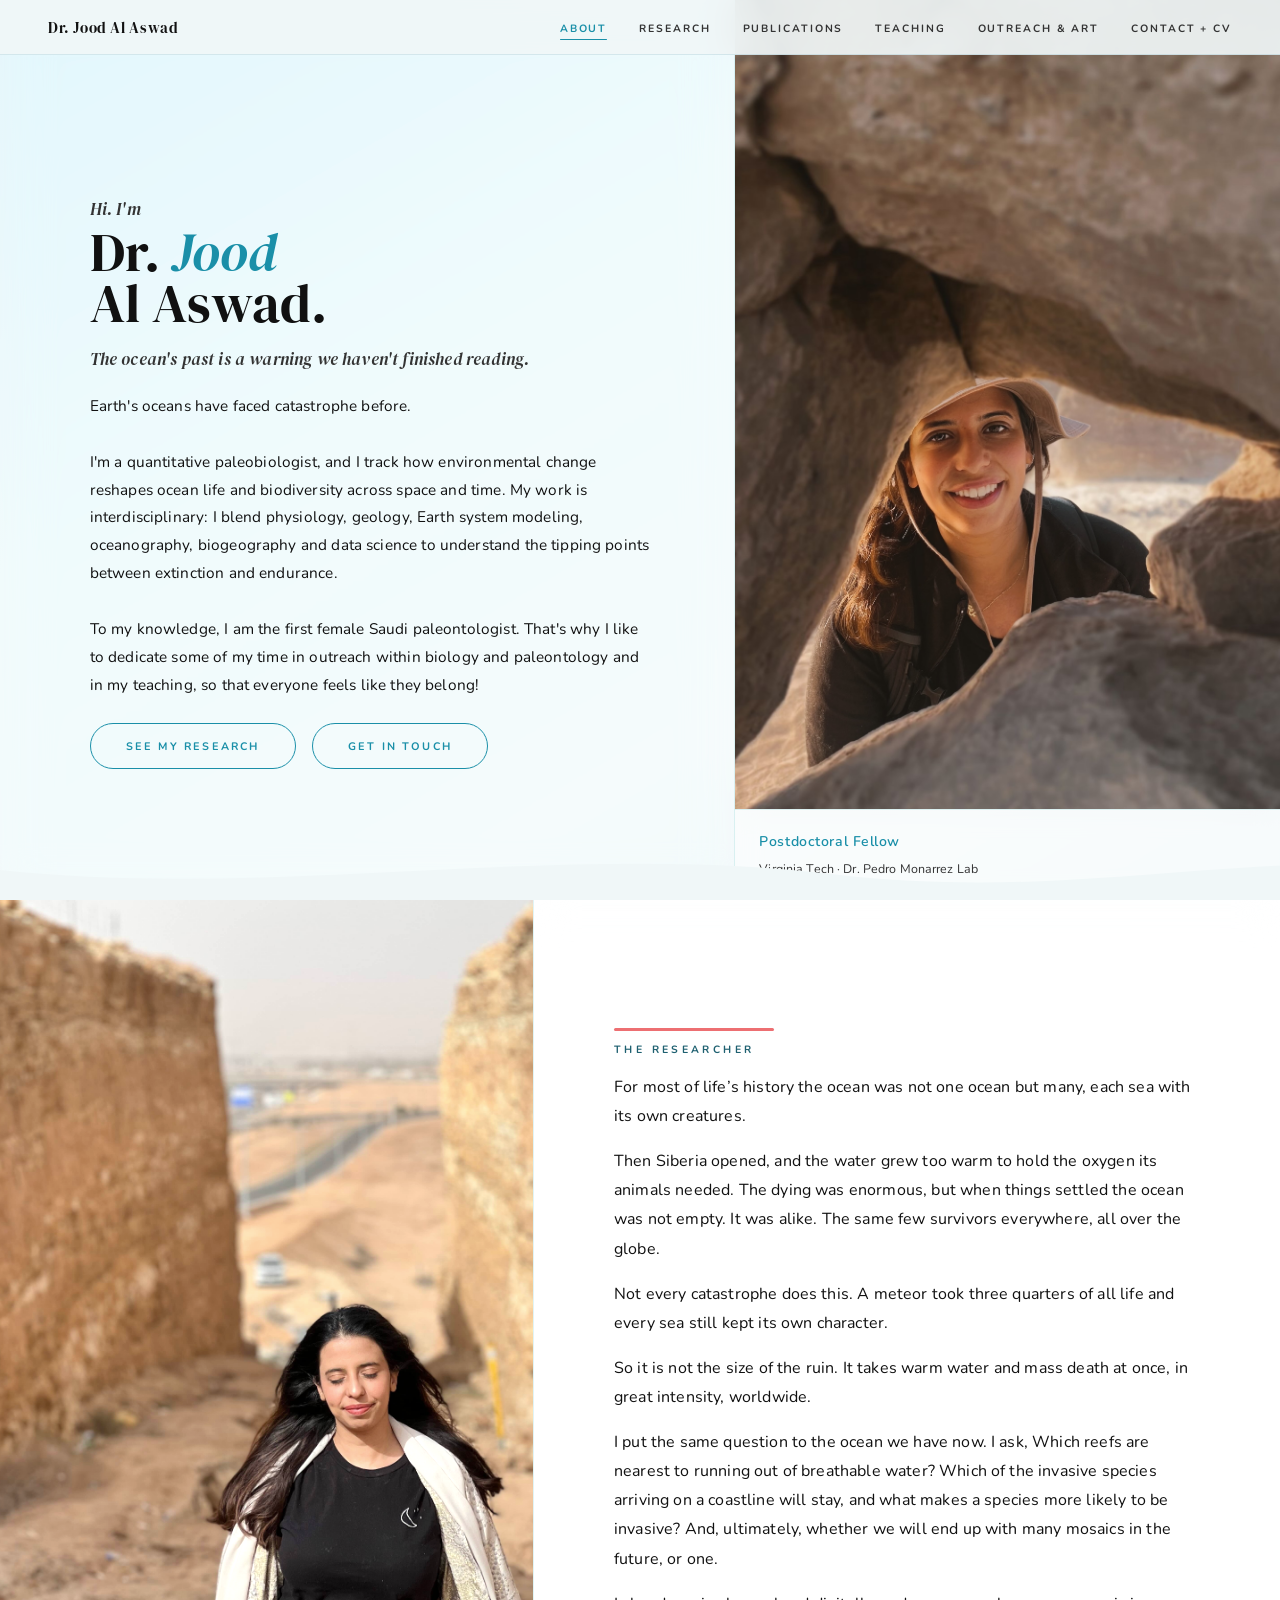
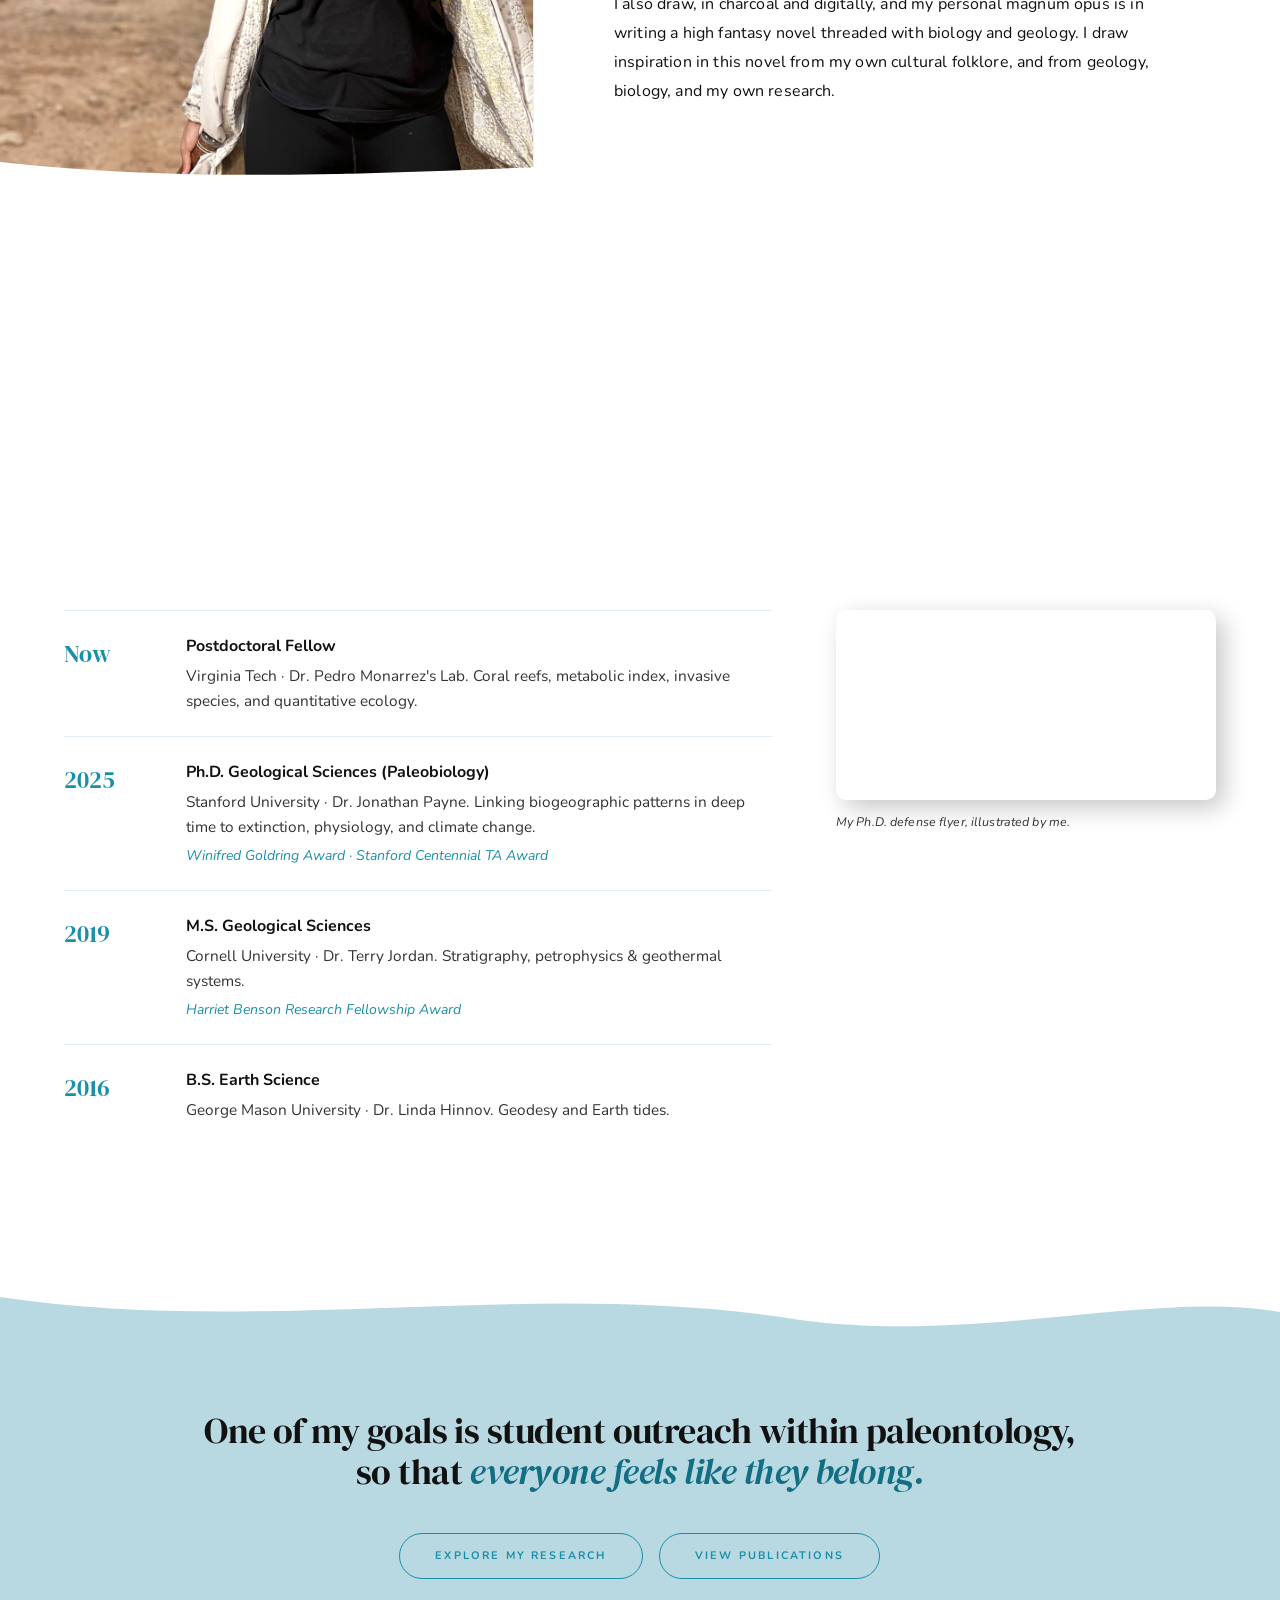
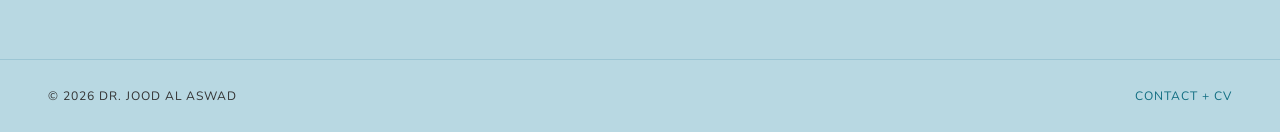
==== index.html @ e40181af "Add files via upload" ====
<!DOCTYPE html>
<html lang="en">
<head>
<meta charset="UTF-8">
<meta name="viewport" content="width=device-width, initial-scale=1.0">
<title>Dr. Jood Al Aswad: Marine Paleontologist</title>
<link rel="stylesheet" href="site.css">
<link rel="stylesheet" href="effects-patch.css">
</head>
<body>

<!-- Hidden fish seed image -->
<img class="fish-seed" src="[data-uri]" alt="" style="display:none;position:absolute;">

<!-- NAV -->
<nav>
  <a href="index.html" class="nav-name">Dr. Jood Al Aswad</a>
  <button class="nav-toggle" aria-label="Toggle navigation">
    <span></span><span></span><span></span>
  </button>
  <ul class="nav-links">
    <li><a href="index.html">About</a></li>
    <li><a href="research.html">Research</a></li>
    <li><a href="publications.html">Publications</a></li>
    <li><a href="teaching.html">Teaching</a></li>
    <li><a href="outreach.html">Outreach &amp; Art</a></li>
    <li><a href="contact.html">Contact + CV</a></li>
  </ul>
</nav>

<!-- HERO, GLASSMORPHISM -->
<section class="page-hero" id="home">
  <div class="bokeh">
    <div class="bokeh-orb" style="--tx:40px;--ty:-30px;--ts:1.1;"></div>
    <div class="bokeh-orb" style="--tx:-20px;--ty:25px;--ts:0.95;"></div>
    <div class="bokeh-orb" style="--tx:30px;--ty:-15px;--ts:1.05;"></div>
    <div class="bokeh-orb" style="--tx:-25px;--ty:20px;--ts:1.12;"></div>
  </div>

  <div class="hero-inner">
    <p class="hero-hi">Hi. I'm</p>
    <h1 class="hero-name">Dr. <em>Jood</em><br>Al Aswad.</h1>
    <p class="hero-tagline">The ocean's past is a warning we haven't finished reading.</p>
    <p class="hero-vision">
      Earth's oceans have faced catastrophe before.<br><br>
       I'm a quantitative paleobiologist, and I track how environmental change reshapes ocean life and biodiversity across space and time. My work is interdisciplinary: I blend physiology, geology, Earth system modeling, oceanography, biogeography and data science to understand the tipping points between extinction and endurance.<br><br>
      To my knowledge, I am the first female Saudi paleontologist. That's why I like to dedicate some of my time in outreach within biology and paleontology and in my teaching, so that everyone feels like they belong!</p>
    <div class="hero-cta">
      <a href="research.html" class="btn-solid">See my research</a>
      <a href="contact.html" class="btn-ghost">Get in touch</a>
    </div>
  </div>

  <div class="hero-photo-col">
    <div class="portrait-large">
      <img src="images/hero.jpeg" alt="Dr. Jood Al Aswad">
    </div>
    <div class="hero-affil">
      <p class="hero-affil-role">Postdoctoral Fellow</p>
      <p class="hero-affil-inst">Virginia Tech · Dr. Pedro Monarrez Lab</p>
    </div>
  </div>

  <!-- Bottom wave into neumorphic zone -->
  <svg height="70" class="hero-wave" viewBox="0 0 1440 70" xmlns="http://www.w3.org/2000/svg" preserveAspectRatio="none">
    <path d="M0,40 C280,70 560,10 840,45 C1080,72 1260,15 1440,42 L1440,70 L0,70 Z" fill="#f0f7f8"/>
  </svg>
</section>

<!-- ABOUT, NEUMORPHIC -->
<!-- ABOUT — full-bleed two-column like hero -->
<section class="about-section" id="about">

  <!-- Left: full-bleed photo -->
  <div class="about-photo-col" onclick="openLightbox(this.querySelector('img').src,'About photo')" style="cursor:pointer;">
    <img src="images/about.jpeg" alt="Dr. Jood Al Aswad">
  </div>

  <!-- Right: glass content panel -->
  <div class="about-inner">
    <div class="neu-inner" style="max-width:760px;">
      <span class="eyebrow sr d1">The Researcher</span>

      <div class="sr d3">
        <p style="margin-bottom:1rem;">For most of life’s history the ocean was not one ocean but many, each sea with its own creatures.</p>
        <p style="margin-bottom:1rem;">Then Siberia opened, and the water grew too warm to hold the oxygen its animals needed. The dying was enormous, but when things settled the ocean was not empty. It was alike. The same few survivors everywhere, all over the globe.</p>
        <p style="margin-bottom:1rem;">Not every catastrophe does this. A meteor took three quarters of all life and every sea still kept its own character.</p>
        <p style="margin-bottom:1rem;">So it is not the size of the ruin. It takes warm water and mass death at once, in great intensity, worldwide.</p>
        <p style="margin-bottom:1rem;">I put the same question to the ocean we have now. I ask, Which reefs are nearest to running out of breathable water? Which of the invasive species arriving on a coastline will stay, and what makes a species more likely to be invasive? And, ultimately, whether we will end up with many mosaics in the future, or one.</p>
        <p style="margin-top:1rem;">I also draw, in charcoal and digitally, and my personal magnum opus is in writing a high fantasy novel threaded with biology and geology. I draw inspiration in this novel from my own cultural folklore, and from geology, biology, and my own research.</p>
      </div>
    </div>
  </div>

  <!-- Wave bottom of about → content -->
  <svg class="about-wave-bottom" height="70" viewBox="0 0 1440 70" xmlns="http://www.w3.org/2000/svg" preserveAspectRatio="none">
    <path d="M0,30 C360,70 720,0 1080,40 C1260,58 1360,20 1440,35 L1440,70 L0,70 Z" fill="#ffffff"/>
  </svg>
</section>

<!-- REST OF ABOUT CONTENT -->
<section class="neu-section" style="background:#ffffff;">
  <div class="neu-inner">
    <!-- Education -->
    <div style="padding-top:7rem;">
      <span class="eyebrow sr d1">Education &amp; Training</span>
      <h2 class="section-headline sr d2">A path through<br><em>the deep time sciences.</em></h2>

      <div style="display:grid;grid-template-columns:1fr minmax(260px,380px);gap:4rem;align-items:start;margin-top:2rem;">

        <div class="sr d3">
          <div class="edu-item">
            <div class="edu-year">Now</div>
            <div class="edu-degree">
              <strong>Postdoctoral Fellow</strong>
              Virginia Tech · Dr. Pedro Monarrez's Lab. Coral reefs, metabolic index, invasive species, and quantitative ecology.
            </div>
          </div>
          <div class="edu-item">
            <div class="edu-year">2025</div>
            <div class="edu-degree">
              <strong>Ph.D. Geological Sciences (Paleobiology)</strong>
              Stanford University · Dr. Jonathan Payne. Linking biogeographic patterns in deep time to extinction, physiology, and climate change.
              <em>Winifred Goldring Award · Stanford Centennial TA Award</em>
            </div>
          </div>
          <div class="edu-item">
            <div class="edu-year">2019</div>
            <div class="edu-degree">
              <strong>M.S. Geological Sciences</strong>
              Cornell University · Dr. Terry Jordan. Stratigraphy, petrophysics &amp; geothermal systems.
              <em>Harriet Benson Research Fellowship Award</em>
            </div>
          </div>
          <div class="edu-item">
            <div class="edu-year">2016</div>
            <div class="edu-degree">
              <strong>B.S. Earth Science</strong>
              George Mason University · Dr. Linda Hinnov. Geodesy and Earth tides.
            </div>
          </div>
        </div>

        <!-- Defense flyer — floats right of edu list on desktop -->
        <div class="sr d4" style="display:flex;flex-direction:column;align-items:flex-start;position:sticky;top:6rem;">
          <video src="images/defense-flyer.mp4" autoplay loop muted playsinline
                 style="width:100%;border-radius:10px;
                        box-shadow:8px 8px 24px rgba(0,0,0,0.22),-4px -4px 14px rgba(255,255,255,0.7);
                        display:block;"></video>
          <p style="font-size:0.78rem;color:var(--ink-mid);margin:0.75rem 0 0;line-height:1.55;font-style:italic;">My Ph.D. defense flyer, illustrated by me.</p>
        </div>

      </div>
    </div>

  </div><!-- /.neu-inner -->
</section>

<div class="wave-divider" style="display:block;background:#ffffff;margin-bottom:-2px;line-height:0;">
  <svg height="60" viewBox="0 0 1440 60" xmlns="http://www.w3.org/2000/svg" preserveAspectRatio="none" style="display:block;width:100%;">
    <path d="M0,25 C300,65 600,5 900,48 C1100,72 1300,18 1440,40 L1440,70 L0,70 Z" fill="#b8d8e2"/>
  </svg>
</div>

<!-- PULL QUOTE / CTA BAND -->
<section class="dark-band" style="padding:5rem 3rem;">
  <div style="max-width:1160px;margin:0 auto;display:flex;flex-direction:column;align-items:center;gap:2.5rem;text-align:center;">
    <p class="pull-quote sr d1">One of my goals is student outreach within paleontology, so that <em>everyone feels like they belong.</em></p>
    <div class="flex-gap sr d2" style="justify-content:center;">
      <a href="research.html" class="btn-solid">Explore my research</a>
      <a href="publications.html" class="btn-ghost">View publications</a>
    </div>
  </div>
</section>

<!-- FOOTER -->
<footer>
  <span>© 2026 Dr. Jood Al Aswad</span>
  <a href="contact.html">Contact + CV</a>
</footer>

<!-- LIGHTBOX -->
<div id="lightbox" onclick="closeLightbox()">
  <button id="lightbox-close" onclick="closeLightbox()">&times;</button>
  <div id="lightbox-caption"></div>
  <img id="lightbox-img" src="" alt="" onclick="event.stopPropagation()">
  <video id="lightbox-video" controls autoplay onclick="event.stopPropagation()"></video>
</div>

<script src="site.js"></script>
<script src="effects-patch.js"></script>
</body>
</html>
---- site.css ----
@import url('https://fonts.googleapis.com/css2?family=DM+Serif+Display:ital@0;1&family=Nunito:ital,wght@0,400;0,500;0,600;0,700;0,800;1,400&display=swap');

:root {
  --serif:  'DM Serif Display', Georgia, serif;
  --sans:   'Nunito', system-ui, sans-serif;

  
  --bg:       #f0f7f8;
  --bg-card:  #f8fcfd;   

  
  --card-bg:   #eef6f8;
  --card-dark: #aac8d0;
  --card-lt:   #ffffff;

  
  --ink:     #111111;
  --ink-mid: #333333;
  --ink-lt:  #666666;

  
  --card-text:  #111111;
  --card-muted: #333333;
  --card-label: #2a6070;

  
  --teal:   #1a8fa8;
  --teal-d: #126e82;
  --cyan:   #7ee8ff;
  --gold:   #c8a020;    
  --gold-lt:#fff0a0;    
  --coral:  #1a8fa8;

  
  --glass-bg:     rgba(255,255,255,0.45);
  --glass-border: rgba(156,218,219,0.3);

  --max-w: 1440px;
  --narrow: 860px;
}

*, *::before, *::after { margin:0; padding:0; box-sizing:border-box; }
html { scroll-behavior:smooth; overflow-x:hidden; }
body {
  font-family: var(--sans);
  font-size: 16px;
  color: var(--ink);
  background: var(--bg);
  -webkit-font-smoothing: antialiased;
  overflow-x: hidden;
}
p { line-height:1.82; letter-spacing:0.01em; font-weight:400; }
a { color:inherit; text-decoration:none; }
img { display:block; }

nav {
  position:fixed; top:0; left:0; right:0; z-index:300;
  display:flex; justify-content:space-between; align-items:center;
  padding:1rem 3rem;
  background:rgba(240,247,248,0.92);
  backdrop-filter:blur(20px) saturate(1.4);
  border-bottom:1px solid rgba(58,139,170,0.15);
}
.nav-name {
  font-family:var(--serif);
  font-size:0.95rem;
  color:var(--ink);
  letter-spacing:0.04em;
  font-weight:500;
}
.nav-links { display:flex; gap:2rem; list-style:none; }
.nav-links a {
  font-size:0.66rem;
  letter-spacing:0.18em;
  text-transform:uppercase;
  color:var(--ink-mid);
  font-weight:700;
  transition:color 0.45s;
  padding-bottom:2px;
  border-bottom:1.5px solid transparent;
}
.nav-links a:hover,
.nav-links a.active { color:var(--teal); border-bottom-color:var(--teal); }

.nav-toggle {
  display:none; flex-direction:column; gap:5px;
  background:none; border:none; cursor:pointer; padding:0.4rem; z-index:310;
}
.nav-toggle span { display:block; width:22px; height:2px; background:var(--ink); border-radius:2px; transition:all 0.3s; }
.nav-toggle.open span:nth-child(1) { transform:translateY(7px) rotate(45deg); }
.nav-toggle.open span:nth-child(2) { opacity:0; }
.nav-toggle.open span:nth-child(3) { transform:translateY(-7px) rotate(-45deg); }

@media (max-width:768px) {
  nav { padding:0.85rem 1.25rem; }
  .nav-toggle { display:flex; }
  .nav-links {
    display:none; position:fixed; top:0; left:0; right:0;
    padding:5rem 2rem 2rem;
    background:rgba(240,247,248,0.97);
    backdrop-filter:blur(24px);
    flex-direction:column; gap:0; z-index:299;
    border-bottom:1px solid rgba(58,139,170,0.2);
  }
  .nav-links.open { display:flex; }
  .nav-links li { border-bottom:1px solid rgba(58,139,170,0.12); }
  .nav-links a { display:block; padding:1rem 0.5rem; border-bottom:none; }
}

.page-hero {
  min-height:100vh;
  position:relative;
  display:grid;
  grid-template-columns:1.35fr 1fr;
  align-items:stretch;
  overflow:hidden;
  background:linear-gradient(150deg, #d4eef5 0%, #e8f6f8 35%, #f0f7f8 70%, #e2f0f4 100%);
  width:100%;
}

.bokeh { position:absolute; inset:0; pointer-events:none; overflow:hidden; }
.bokeh-orb {
  position:absolute; border-radius:50%;
  filter:blur(90px); opacity:0;
  animation:bokehFloat ease-in-out infinite alternate;
}
.bokeh-orb:nth-child(1) {
  width:600px; height:600px; top:-10%; left:30%;
  background:radial-gradient(circle,rgba(58,139,170,0.28) 0%,transparent 70%);
  animation-duration:14s; animation-delay:0s;
}
.bokeh-orb:nth-child(2) {
  width:450px; height:450px; top:30%; left:-5%;
  background:radial-gradient(circle,rgba(76,161,175,0.22) 0%,transparent 70%);
  animation-duration:18s; animation-delay:-4s;
}
.bokeh-orb:nth-child(3) {
  width:500px; height:500px; top:35%; right:-8%;
  background:radial-gradient(circle,rgba(126,232,255,0.2) 0%,transparent 70%);
  animation-duration:22s; animation-delay:-8s;
}
.bokeh-orb:nth-child(4) {
  width:280px; height:280px; bottom:10%; left:55%;
  background:radial-gradient(circle,rgba(200,160,32,0.14) 0%,transparent 70%);
  animation-duration:16s; animation-delay:-2s;
}
@keyframes bokehFloat {
  from { opacity:0.7; transform:translate(0,0) scale(1); }
  to   { opacity:1;   transform:translate(var(--tx,30px),var(--ty,-20px)) scale(var(--ts,1.08)); }
}

.hero-inner {
  position:relative; z-index:2;
  padding:8rem 5rem 4rem 7vw;
  display:flex; flex-direction:column; justify-content:center;
  background:var(--glass-bg);
  backdrop-filter:blur(24px) saturate(1.5);
  -webkit-backdrop-filter:blur(24px) saturate(1.5);
  border-right:1px solid var(--glass-border);
}
.hero-photo-col {
  position:relative; z-index:2;
  display:flex; flex-direction:column; align-self:stretch;
}
.portrait-large { flex:1; min-height:0; overflow:hidden; }
.portrait-large img { width:100%; height:100%; object-fit:cover; object-position:center top; }
.hero-affil {
  padding:1.2rem 1.5rem;
  background:rgba(255,255,255,0.7);
  backdrop-filter:blur(12px);
  border-top:1px solid var(--glass-border);
}
.hero-affil-role { font-size:0.88rem; color:var(--teal); font-weight:600; letter-spacing:0.04em; }
.hero-affil-inst { font-size:0.78rem; color:var(--ink-mid); margin-top:0.2rem; }

.hero-hi {
  font-family:var(--serif); font-size:1.05rem; font-weight:300;
  color:var(--ink-mid); margin-bottom:0.1rem; font-style:italic;
}
.hero-name {
  font-family:var(--serif);
  font-size:clamp(2.2rem,4.2vw,3.8rem);
  font-weight:300; line-height:0.95;
  color:var(--ink); margin-bottom:1rem;
}
.hero-name em { font-style:italic; color:var(--teal); }
.hero-tagline {
  font-family:var(--serif); font-size:clamp(0.9rem,1.3vw,1.05rem);
  font-style:italic; font-weight:300;
  color:var(--ink-mid); margin-bottom:1rem;
}
.hero-vision {
  font-size:clamp(0.9rem,1.2vw,1.02rem);
  line-height:1.82; color:var(--ink);
  font-weight:400; margin-bottom:1.5rem;
  max-width:680px;
}
.hero-vision strong { color:var(--teal); font-weight:700; }
.hero-cta { display:flex; gap:1rem; flex-wrap:wrap; }

.hero-wave { position:absolute; bottom:0; left:0; right:0; pointer-events:none; z-index:3; }

@keyframes fadeUp {
  from { opacity:0; transform:translateY(18px); }
  to   { opacity:1; transform:none; }
}

@media (max-width:768px) {
  .page-hero { grid-template-columns:1fr; grid-template-rows:auto auto; min-height:auto; height:auto; }
  .hero-photo-col { order:1; height:55vw; max-height:340px; padding-top:4.5rem; }
  .hero-inner { order:2; padding:2.5rem 1.5rem 3rem; border-right:none; border-top:1px solid var(--glass-border); }
  .hero-name { font-size:clamp(2.2rem,10vw,3.2rem); }
}

.fish { position:absolute; pointer-events:none; opacity:0; animation:swimRight linear 1 forwards; z-index:1; }
.fish img { width:100%; height:auto; }
@keyframes swimRight {
  from { transform:translateX(-140px); opacity:0; }
  5%   { opacity:0.22; }
  92%  { opacity:0.22; }
  to   { transform:translateX(calc(100vw + 140px)); opacity:0; }
}

.about-section {
  display: grid;
  grid-template-columns: 1fr 1.4fr;
  align-items: stretch;
  min-height: 100vh;
  background: #ffffff;
  overflow: hidden;
  position: relative;
}

.about-wave-bottom {
  position: absolute;
  bottom: 0; left: 0; right: 0;
  display: block;
  pointer-events: none;
  z-index: 3;
}
.about-photo-col {
  position: relative;
  overflow: hidden;
  align-self: stretch;
}
.about-photo-col img {
  width: 100%;
  height: 100%;
  object-fit: cover;
  object-position: center top;
  display: block;
  filter: brightness(1.08) saturate(0.92);
  transition: transform 1.1s ease;
}
.about-photo-col:hover img { transform: scale(1.03); }

.about-inner {
  display: flex;
  align-items: center;
  padding: 8rem 5rem 6rem 5rem;
  background: var(--glass-bg);
  backdrop-filter: blur(20px) saturate(1.4);
  -webkit-backdrop-filter: blur(20px) saturate(1.4);
  border-left: 1px solid var(--glass-border);
}

@media (max-width: 768px) {
  .about-section {
    grid-template-columns: 1fr;
    min-height: auto;
  }
  .about-photo-col {
    height: 60vw;
    max-height: 380px;
  }
  .about-inner {
    padding: 3rem 1.5rem 4rem;
    border-left: none;
    border-top: 1px solid var(--glass-border);
  }
}

.section-intro {
  padding:7rem 5rem 4rem;
  background:linear-gradient(150deg,#c8e8f0 0%,#daf0f5 40%,#f0f7f8 100%);
  position:relative; overflow:hidden;
}
.section-intro .bokeh { position:absolute; inset:0; }
.section-intro-inner { max-width:var(--max-w); margin:0 auto; position:relative; z-index:2; }
.section-intro-inner .eyebrow { color:#1e6070; }
.section-intro h1 {
  font-family:var(--serif);
  font-size:clamp(2.2rem,4vw,3.8rem);
  font-weight:400; line-height:1;
  letter-spacing:-0.02em; color:var(--ink);
  margin-bottom:1.25rem;
}
.section-intro h1 em { font-style:italic; color:var(--teal); }
.section-intro p.lead {
  font-size:clamp(1rem,1.4vw,1.18rem);
  font-weight:400; line-height:1.85;
  color:var(--ink-mid); max-width:640px;
}

.neu-section { background:#ffffff; padding:8rem 4rem; position:relative; }
.neu-inner  { max-width:var(--max-w); margin:0 auto; }
.neu-inner > div + div { margin-top:8rem; }
.neu-narrow { max-width:var(--narrow); margin:0 auto; }

.eyebrow {
  font-size:0.66rem; letter-spacing:0.32em; text-transform:uppercase;
  font-weight:700; color:#1e6070;
  margin-bottom:1rem; display:block;
  padding-top:0.85rem;
  position:relative;
}
.eyebrow::before {
  content:'';
  position:absolute;
  top:0; left:0;
  width:10rem;
  height:3px;
  background:#ed6f72;
  border-radius:999px;
}
.section-headline {
  font-family:var(--serif);
  font-size:clamp(2rem,3.5vw,3.2rem);
  font-weight:400; line-height:1.02;
  letter-spacing:-0.02em; color:var(--ink);
  margin-bottom:1.5rem;
}
.section-headline em { font-style:italic; color:var(--teal); }
.section-lead {
  font-size:clamp(1rem,1.3vw,1.15rem);
  font-weight:400; line-height:1.88;
  color:var(--ink-mid);
  max-width:680px; margin-bottom:3rem;
}

.neu-card {
  background:var(--card-bg);
  border-radius:20px;
  padding:2rem 2.25rem;
  box-shadow:7px 7px 16px var(--card-dark),-5px -5px 13px var(--card-lt);
  transition:box-shadow 0.9s ease, transform 0.9s ease;
}
.neu-card:hover {
  box-shadow:9px 9px 20px var(--card-dark),-6px -6px 16px var(--card-lt);
  transform:translateY(-2px);
}
.neu-card.accent-pink  { background: #e8f4f8; }
.neu-card.accent-cyan  { background: #fdf6f0; }
.neu-card.accent-gold  { background: #e8f4f8; }
.neu-card.accent-teal  { background: #fdf6f0; }
.neu-card.accent-pink,.neu-card.accent-cyan,
.neu-card.accent-gold,.neu-card.accent-teal {
  box-shadow:7px 7px 16px var(--card-dark),-5px -5px 13px var(--card-lt);
}

.neu-grid-2 { display:grid; grid-template-columns:repeat(2,1fr); gap:2rem; }
.neu-grid-3 { display:grid; grid-template-columns:repeat(3,1fr); gap:1.75rem; }
@media (max-width:880px) { .neu-grid-2,.neu-grid-3 { grid-template-columns:1fr; } }

.neu-card-num {
  font-family:var(--serif); font-size:2.4rem; font-weight:400;
  color:var(--teal-d); line-height:1; margin-bottom:0.75rem;
}
.neu-card h3,.neu-card h4 {
  font-family:var(--sans); font-size:1.15rem; font-weight:700;
  color:#111111; margin-bottom:0.6rem; line-height:1.25;
}
.neu-card p { font-size:1rem; line-height:1.88; color:#333333; font-weight:400; }
.neu-card p strong { color:#111111; font-weight:700; }
.neu-stat-num {
  font-family:var(--serif); font-size:clamp(2.8rem,4.5vw,4rem);
  font-weight:400; line-height:1; color:var(--teal-d);
  margin-bottom:0.85rem; letter-spacing:-0.02em;
}
.neu-stat-head { font-family:var(--sans); font-size:1.15rem; font-weight:700; color:#111111; margin-bottom:0.5rem; line-height:1.3; }
.neu-stat-body { font-size:1rem; line-height:1.78; color:#333333; }

.btn-solid,
.btn-ghost {
  display: inline-block;
  position: relative;
  overflow: hidden;
  font-family: var(--sans);
  font-size: 0.68rem;
  letter-spacing: 0.2em;
  text-transform: uppercase;
  font-weight: 700;
  border-radius: 999px;
  padding: 0.9rem 2.2rem;
  cursor: pointer;
  z-index: 0;
  transition: color 0.7s ease, box-shadow 0.6s ease, transform 0.5s ease;
}
.btn-solid::before,
.btn-ghost::before {
  content: '';
  position: absolute;
  top: 105%;               
  left: -5%;
  width: 110%;
  height: 110%;
  
  border-radius: 50% 50% 0 0 / 12% 12% 0 0;
  transition: top 1.1s cubic-bezier(0.22, 1, 0.36, 1);
  z-index: -1;
}
.btn-solid:hover::before,
.btn-ghost:hover::before {
  top: -10%;               
}

.btn-solid {
  background: transparent;
  color: #1a8fa8;
  border: 1.5px solid #1a8fa8;
  box-shadow: none;
}
.btn-solid::before { background: #1a8fa8; }
.btn-solid:hover { transform: translateY(-2px); box-shadow: 0 6px 22px rgba(46,109,142,0.3); }

.btn-ghost {
  background: transparent;
  border: 1.5px solid #1a8fa8;
  color: #1a8fa8;
}
.btn-ghost::before { background: #1a8fa8; }
.btn-ghost:hover { color: #ffffff; transform: translateY(-2px); box-shadow: 0 6px 22px rgba(46,109,142,0.28); }

.pub-card {
  display:grid; grid-template-columns:52px 1fr; gap:1.5rem;
  align-items:start; padding:1.75rem 2rem;
  background:var(--card-bg);
  border-radius:16px;
  box-shadow:7px 7px 16px var(--card-dark),-5px -5px 13px var(--card-lt);
  margin-bottom:1.25rem; transition:box-shadow 0.9s, transform 0.9s;
  position:relative; overflow:hidden;
}
.pub-card:nth-child(odd)  { background: #e8f4f8; }
.pub-card:nth-child(even) { background: #fdf6f0; }
.pub-card::before {
  content:''; position:absolute; left:0; top:50%;
  transform:translateY(-50%); width:3px; height:55%;
  border-radius:3px; opacity:0.65; transition:height 0.55s, opacity 0.55s;
}
.pub-card:nth-child(1)::before { background:#c07090; }
.pub-card:nth-child(2)::before { background:var(--teal); }
.pub-card:nth-child(3)::before { background:var(--gold); }
.pub-card:nth-child(4)::before { background:#4ca1af; }
.pub-card:nth-child(5)::before { background:#c07090; }
.pub-card:nth-child(6)::before { background:var(--gold); }
.pub-card:hover { transform:translateX(5px); box-shadow:9px 9px 20px var(--card-dark),-6px -6px 16px var(--card-lt); }
.pub-card:hover::before { height:75%; opacity:1; }
.pub-yr { font-family:var(--sans); font-size:1.05rem; font-weight:700; color:var(--teal-d); line-height:1.3; }
.pub-title { font-family:var(--sans); font-size:1.08rem; color:#111111; margin-bottom:0.3rem; line-height:1.45; font-weight:700; }
.pub-authors { font-size:0.93rem; color:#444444; margin-bottom:0.45rem; }
.pub-summary { font-size:0.97rem; color:#333333; line-height:1.82; font-weight:400; }
.pub-tags { display:flex; gap:0.45rem; flex-wrap:wrap; margin-top:0.75rem; }
.pub-tag {
  font-size:0.6rem; letter-spacing:0.14em; text-transform:uppercase;
  padding:0.28rem 0.75rem;
  background:rgba(46,125,154,0.10); border:1px solid rgba(46,125,154,0.28);
  border-radius:999px; color:var(--teal-d); font-weight:700;
  text-decoration:none; transition:all 0.7s;
}
.pub-tag:hover { background:var(--teal); color:#fff; border-color:var(--teal); }

.research-layout {
  display:block;
  position:relative;
  padding-left:3rem;
}

.research-layout::before {
  content:'';
  position:absolute;
  left:0.9rem; top:0; bottom:0; width:3px;
  background:rgba(46,125,154,0.15);
  border-radius:3px;
}

.tl-fill {
  position:absolute;
  left:0.9rem; top:0; width:3px;
  height:0;
  background:linear-gradient(to bottom, #e87070, #3a8baa);
  border-radius:3px;
  box-shadow:0 0 8px rgba(232,112,112,0.6), 0 0 18px rgba(232,112,112,0.3);
  transition:height 0.4s cubic-bezier(.4,0,.2,1);
  pointer-events:none;
}

.rp-panel {
  position:relative;
  padding-bottom:5rem; margin-bottom:5rem;
  border-bottom:1px solid rgba(58,139,170,0.15);
}
.rp-panel:last-child { border-bottom:none; margin-bottom:0; padding-bottom:0; }

.rp-panel::before {
  content:'';
  position:absolute;
  left:-2.6rem; top:1.6rem;
  width:14px; height:14px; border-radius:50%;
  background:#daeef2;
  border:2.5px solid rgba(46,125,154,0.3);
  box-shadow:4px 4px 8px rgba(170,200,208,0.6), -3px -3px 6px rgba(255,255,255,0.9);
  transition:all 0.4s cubic-bezier(.4,0,.2,1);
  z-index:2;
}

.rp-panel.in-view::before {
  background:#e87070;
  border-color:#e87070;
  width:18px; height:18px; left:-2.7rem; top:1.5rem;
  box-shadow:0 0 0 4px rgba(232,112,112,0.15), 0 0 14px rgba(232,112,112,0.8), 0 0 28px rgba(232,112,112,0.4);
}

.timeline-nav { display:none !important; }

@media (max-width:880px) {
  .research-layout { padding-left:2rem; }
  .research-layout::before { left:0.4rem; }
  .tl-fill { left:0.4rem; }
  .rp-panel::before { left:-1.9rem; top:1.4rem; width:12px; height:12px; }
  .rp-panel.in-view::before { left:-2rem; top:1.3rem; width:16px; height:16px; }
}

.rp-era { font-size:0.66rem; letter-spacing:0.26em; text-transform:uppercase; color:var(--ink-lt); font-weight:700; margin-bottom:0.4rem; }
.rp-scale { font-family:var(--serif); font-size:0.92rem; font-style:italic; color:var(--ink-mid); margin-bottom:0.65rem; }
.rp-title { font-family:var(--serif); font-size:1.7rem; font-weight:400; color:var(--ink); margin-bottom:0.9rem; line-height:1.2; }
.rp-body { font-size:1rem; line-height:1.88; color:var(--ink-mid); font-weight:400; max-width:640px; margin-bottom:1.25rem; }
.rp-body strong { color:var(--ink); font-weight:700; }
.rp-panel { padding-bottom:5rem; margin-bottom:5rem; border-bottom:1px solid rgba(58,139,170,0.15); }
.rp-panel:last-child { border-bottom:none; margin-bottom:0; padding-bottom:0; }

.circle-gallery {
  display: grid;
  grid-template-columns: repeat(3, 1fr);
  gap: 3rem 2rem;
  max-width: 1100px;
  margin: 0 auto;
  padding: 1rem 0 3rem;
}
.circle-gallery-4 {
  grid-template-columns: repeat(4, 1fr);
  max-width: 1300px;
}
.circle-item {
  display: flex;
  flex-direction: column;
  align-items: center;
  text-align: center;
}
.circle-photo {
  width: 100%;
  max-width: 300px;
  aspect-ratio: 1/1;
  border-radius: 50%;
  overflow: hidden;
  cursor: pointer;
  box-shadow:
    0 8px 32px rgba(0,0,0,0.14),
    0 0 0 4px rgba(255,255,255,0.8),
    0 0 0 6px rgba(58,139,170,0.15);
  transition: transform 1.0s ease, box-shadow 1.0s ease;
}
.circle-photo:hover {
  transform: translateY(-6px) scale(1.03);
  box-shadow:
    0 16px 44px rgba(0,0,0,0.18),
    0 0 0 4px rgba(255,255,255,0.9),
    0 0 0 6px rgba(58,139,170,0.28);
}
.circle-photo img {
  width: 100%; height: 100%;
  object-fit: cover; object-position: center top;
  display: block;
  transition: transform 1.4s ease;
}
.circle-photo:hover img { transform: scale(1.08); }
.circle-caption {
  margin-top: 1rem;
  font-family: var(--sans);
  font-size: 0.78rem;
  letter-spacing: 0.08em;
  color: var(--ink-mid);
  line-height: 1.5;
  max-width: 220px;
}
@media (max-width: 900px) {
  .circle-gallery { grid-template-columns: repeat(2, 1fr); }
  .circle-gallery-4 { grid-template-columns: repeat(2, 1fr); }
}
@media (max-width: 560px) {
  .circle-gallery, .circle-gallery-4 { grid-template-columns: 1fr; gap: 2rem; }
}

.photo-grid-fullbleed {
  display: grid;
  grid-template-columns: repeat(3, 1fr);
  gap: 1rem;
  width: 100vw;
  margin-left: calc(50% - 50vw);
  padding: 0 1rem;
  box-sizing: border-box;
}
.photo-grid-fullbleed .photo-cell {
  border-radius: 8px;
}
.photo-grid-fullbleed .photo-cell .photo-label {
  opacity: 0;
}
.photo-grid-fullbleed .photo-cell:hover .photo-label {
  opacity: 1;
}

.photo-grid-fullbleed.art-4 {
  grid-template-columns: repeat(4, 1fr);
}

@media (max-width: 900px) {
  .photo-grid-fullbleed {
    width: 100%; margin-left: 0; padding: 0;
    grid-template-columns: repeat(2, 1fr);
  }
  .photo-grid-fullbleed.art-4 { grid-template-columns: repeat(2, 1fr); }
}
@media (max-width: 600px) {
  .photo-grid-fullbleed { grid-template-columns: 1fr; }
  .photo-grid-fullbleed.art-4 { grid-template-columns: 1fr; }
}

.rp-fullbleed-img {
  width: 100vw;
  margin-left: calc(50% - 50vw);
  padding: 0 1rem;
  box-sizing: border-box;
}
.rp-fullbleed-img .photo-cell { border-radius: 8px; }
.rp-fullbleed-img .rp-body { padding: 0 1rem; }
@media (max-width: 880px) {
  .rp-fullbleed-img { width: 100%; margin-left: 0; padding: 0; }
  .rp-fullbleed-img .rp-body { padding: 0; }
}

.photo-grid { display:grid; grid-template-columns:repeat(3,1fr); gap:1.5rem; margin-top:2.5rem; }
.photo-cell {
  position:relative; aspect-ratio:4/3; overflow:hidden; border-radius:16px;
  background:#c8dfe4;
  box-shadow:6px 6px 16px rgba(26,61,74,.18),-3px -3px 10px rgba(255,255,255,.8);
  cursor:pointer; transition:all 1.0s;
}
.photo-cell img { width:100%; height:100%; object-fit:cover; transition:transform 1.4s ease; }
.photo-cell:hover { transform:translateY(-2px); box-shadow:8px 8px 22px rgba(26,61,74,.24),-4px -4px 12px rgba(255,255,255,.88); }
.photo-cell:hover img { transform:scale(1.05); }
.photo-label {
  position:absolute; bottom:0.6rem; left:0.7rem; right:0.7rem;
  font-size:0.58rem; letter-spacing:0.16em; text-transform:uppercase;
  color:#ffffff; font-weight:700; text-align:center;
  background:rgba(26,45,58,0.75); backdrop-filter:blur(8px);
  padding:0.38rem 0.7rem; border-radius:999px;
  opacity:0; transform:translateY(5px); transition:all 0.5s;
}
.photo-cell:hover .photo-label { opacity:1; transform:translateY(0); }
@media (max-width:900px) { .photo-grid { grid-template-columns:repeat(2,1fr); } }
@media (max-width:600px) { .photo-grid { grid-template-columns:1fr; } }

.skills-grid { display:grid; grid-template-columns:repeat(4,1fr); gap:1.25rem; margin-top:2.5rem; }
.skill-block {
  background:var(--card-bg);
  border-radius:16px; padding:1.75rem;
  box-shadow:7px 7px 16px var(--card-dark),-5px -5px 13px var(--card-lt);
  transition:box-shadow 0.9s, transform 0.9s;
}
.skill-block:hover { transform:translateY(-2px); box-shadow:9px 9px 20px var(--card-dark),-6px -6px 16px var(--card-lt); }
.skill-cat { font-size:0.68rem; letter-spacing:0.18em; text-transform:uppercase; color:var(--teal-d); margin-bottom:0.85rem; font-weight:700; }
.skill-list { list-style:none; font-size:1rem; color:#333333; line-height:2.1; }
@media (max-width:880px) { .skills-grid { grid-template-columns:repeat(2,1fr); } }

.edu-item { display:flex; gap:2rem; padding:1.4rem 0; border-top:1px solid rgba(58,139,170,0.15); align-items:flex-start; }
.edu-year { font-family:var(--serif); font-size:1.5rem; color:var(--teal); white-space:nowrap; min-width:90px; padding-top:4px; flex-shrink:0; font-weight:400; }
.edu-degree { font-size:0.96rem; color:var(--ink-mid); line-height:1.65; }
.edu-degree strong { display:block; color:var(--ink); font-weight:700; font-size:1rem; margin-bottom:0.2rem; }
.edu-degree em { font-style:italic; color:var(--teal); font-size:0.88rem; display:block; margin-top:0.3rem; }

.pull-quote {
  font-family:var(--serif);
  font-size:clamp(1.5rem,2.8vw,2.4rem);
  font-weight:400; line-height:1.15; letter-spacing:-0.015em;
  text-align:center; max-width:880px; margin:0 auto;
  color:var(--ink);
}
.pull-quote em { font-style:italic; color:var(--teal); }

.contact-section { background:#ffffff; padding:7rem 3rem; }
.contact-inner { max-width:580px; margin:0 auto; text-align:center; }
.contact-form {
  background:#ffffff; border-radius:22px; padding:2.5rem;
  box-shadow:10px 10px 28px rgba(26,61,74,.14),-6px -6px 18px rgba(255,255,255,.9);
  text-align:left; margin-top:2.5rem;
}
.form-row { display:grid; grid-template-columns:1fr 1fr; gap:1rem; margin-bottom:1rem; }
.form-group { display:flex; flex-direction:column; gap:0.4rem; margin-bottom:1rem; }
.form-label { font-size:0.65rem; letter-spacing:0.22em; text-transform:uppercase; color:var(--teal); font-weight:700; }
.form-input,.form-textarea {
  width:100%; padding:0.9rem 1rem;
  font-family:var(--sans); font-size:0.95rem;
  color:#1a3d4a; background:#f8fcfd;
  border:1.5px solid rgba(46,109,142,0.25);
  border-radius:10px; outline:none; transition:all 0.28s;
}
.form-input::placeholder,.form-textarea::placeholder { color:#a0bec8; }
.form-input:focus,.form-textarea:focus { border-color:var(--teal); box-shadow:0 0 0 3px rgba(46,109,142,0.1); background:#fff; }
.form-textarea { resize:vertical; min-height:120px; line-height:1.6; }
.form-submit {
  width:100%; margin-top:1.4rem; padding:1.1rem 2rem;
  background:var(--teal); color:#ffffff;
  font-family:var(--sans); font-size:0.72rem;
  letter-spacing:0.22em; text-transform:uppercase;
  border:none; border-radius:999px; cursor:pointer;
  transition:all 0.28s; font-weight:700;
}
.form-submit:hover { background:var(--teal-d); transform:translateY(-2px); box-shadow:0 8px 24px rgba(58,139,170,0.3); }
@media (max-width:600px) { .form-row { grid-template-columns:1fr; } }

.dark-band {
  background:#b8d8e2;
  padding:5rem 3rem;
}
.dark-band .pull-quote { color:#111111; }
.dark-band .pull-quote em { font-style:italic; color:var(--teal-d); }

footer {
  background:#b8d8e2; padding:1.75rem 3rem;
  display:flex; justify-content:space-between; align-items:center;
  border-top:1px solid rgba(46,125,154,0.2);
}
footer span { font-size:0.76rem; color:#333333; letter-spacing:0.08em; text-transform:uppercase; }
footer a { font-size:0.76rem; color:var(--teal-d); letter-spacing:0.08em; text-transform:uppercase; transition:color 0.55s; }
footer a:hover { color:var(--teal); }
@media (max-width:600px) { footer { flex-direction:column; gap:0.75rem; text-align:center; padding:1.5rem; } }

.wave-divider { display:block; line-height:0; overflow:hidden; }
.wave-divider svg { display:block; width:100%; }

.wave-down svg { display:block; width:100%; }
.wave-up svg   { display:block; width:100%; }

.sr {
  opacity: 0;
  transform: translateY(44px);
  will-change: opacity, transform;
}
.sr.visible {
  opacity: 1;
  transform: translateY(0);
  transition: opacity 0.85s cubic-bezier(0.22,1,0.36,1), transform 0.85s cubic-bezier(0.22,1,0.36,1);
}
.d1{transition-delay:0.08s;} .d2{transition-delay:0.20s;} .d3{transition-delay:0.34s;}
.d4{transition-delay:0.50s;} .d5{transition-delay:0.66s;}

.section-reveal {
  opacity: 0;
  transform: translateY(60px);
  will-change: opacity, transform;
}
.section-reveal.visible {
  opacity: 1;
  transform: translateY(0);
  transition: opacity 1.0s cubic-bezier(0.16,1,0.3,1), transform 1.0s cubic-bezier(0.16,1,0.3,1);
}

.neu-grid-2 .neu-card,
.neu-grid-3 .neu-card {
  opacity: 0;
  transform: translateY(36px);
  transition: opacity 0.7s cubic-bezier(0.22,1,0.36,1), transform 0.7s cubic-bezier(0.22,1,0.36,1);
}
.neu-grid-2.cards-visible .neu-card,
.neu-grid-3.cards-visible .neu-card { opacity:1; transform:translateY(0); }
.neu-grid-2.cards-visible .neu-card:nth-child(1),.neu-grid-3.cards-visible .neu-card:nth-child(1){transition-delay:0.05s;}
.neu-grid-2.cards-visible .neu-card:nth-child(2),.neu-grid-3.cards-visible .neu-card:nth-child(2){transition-delay:0.18s;}
.neu-grid-2.cards-visible .neu-card:nth-child(3),.neu-grid-3.cards-visible .neu-card:nth-child(3){transition-delay:0.31s;}
.neu-grid-2.cards-visible .neu-card:nth-child(4),.neu-grid-3.cards-visible .neu-card:nth-child(4){transition-delay:0.44s;}

.pub-card {
  opacity: 0;
  transform: translateX(-24px);
  transition: opacity 0.7s cubic-bezier(0.22,1,0.36,1), transform 0.7s cubic-bezier(0.22,1,0.36,1), box-shadow 0.28s ease;
}
.pub-card.pub-visible { opacity:1; transform:translateX(0); }

.flex-gap { display:flex; gap:1rem; flex-wrap:wrap; }

#lightbox { display:none; position:fixed; inset:0; z-index:9999; background:rgba(2,8,20,.92); backdrop-filter:blur(12px); align-items:center; justify-content:center; cursor:zoom-out; }
#lightbox.open { display:flex !important; }
#lightbox.open #lightbox-img { transform:scale(1) !important; opacity:1 !important; }
#lightbox-img { max-width:90vw; max-height:88vh; border-radius:12px; box-shadow:0 0 60px rgba(126,232,255,.2); transform:scale(.92); opacity:0; transition:transform .35s cubic-bezier(.22,1,.36,1),opacity .3s ease; display:none; object-fit:contain; }
#lightbox-video { display:none; max-width:90vw; max-height:88vh; border-radius:12px; }
#lightbox-close { position:absolute; top:1.5rem; right:1.75rem; background:none; border:none; color:rgba(162,235,242,.7); font-size:2rem; cursor:pointer; line-height:1; z-index:2; transition:color .2s; }
#lightbox-close:hover { color:#7ee8ff; }
#lightbox-caption { position:absolute; bottom:1.5rem; left:50%; transform:translateX(-50%); color:rgba(255,255,255,.85); font-family:var(--sans); font-size:.82rem; letter-spacing:.15em; text-transform:uppercase; }

@media (max-width:768px) {

  
  .page-hero {
    grid-template-columns:1fr;
    grid-template-rows:280px auto;
    min-height:auto;
  }
  .hero-photo-col {
    order:1; height:280px;
  }
  .hero-inner {
    order:2;
    padding:2.5rem 1.5rem 3rem;
    border-right:none;
    border-top:1px solid var(--glass-border);
  }
  .hero-vision { max-width:100%; }
  .hero-name { font-size:clamp(2rem,8vw,3rem); }

  
  .neu-section { padding:4rem 1.25rem; }
  .neu-inner > div[style*="grid-template-columns:340px"],
  .neu-inner > div[style*="grid-template-columns:minmax"] {
    display:block !important;
  }
  .neu-inner > div[style*="grid-template-columns:340px"] > div:first-child,
  .neu-inner > div[style*="grid-template-columns:minmax"] > div:first-child {
    width:100%; max-width:320px; margin:0 auto 2.5rem; aspect-ratio:3/4;
    border-radius:6px !important;
  }

  
  .neu-section { padding:4rem 1.5rem; }
  .neu-inner > div + div { padding-top:4rem !important; }

  
  .neu-grid-2, .neu-grid-3 { grid-template-columns:1fr !important; }

  
  .pub-card { grid-template-columns:44px 1fr; gap:1rem; padding:1.25rem 1rem; }
  .pub-yr { font-size:0.9rem; }

  
  .skills-grid { grid-template-columns:1fr !important; }

  
  .edu-item { grid-template-columns:52px 1fr; gap:1rem; }

  
  .form-row { grid-template-columns:1fr !important; }
  .contact-grid { grid-template-columns:1fr !important; }

  
  .rp-panel { padding-bottom:3rem; margin-bottom:3rem; }
  .rp-panel > div[style*="grid-template-columns"] { display:block !important; }
  .rp-panel > div[style*="grid-template-columns"] > div { margin-bottom:1.5rem; }
  .photo-cell { max-width:100% !important; }

  
  .section-intro { padding:4rem 1.5rem 3rem; }
  .section-intro h1 { font-size:clamp(2rem,7vw,2.8rem); }

  
  .section-headline { font-size:clamp(1.6rem,6vw,2.2rem); }

  
  .outreach-grid { grid-template-columns:1fr !important; }

  
  footer { flex-direction:column; gap:0.75rem; text-align:center; padding:1.5rem 1.25rem; }

  
  .art-grid { grid-template-columns:1fr !important; }
  .art-item.span2 { grid-column:auto !important; }
}

@media (max-width:480px) {
  .hero-name { font-size:2rem; }
  .section-headline { font-size:1.6rem; }
  .neu-section { padding:3rem 1rem; }
  .btn-solid, .btn-ghost { padding:0.65rem 1.2rem; font-size:0.72rem; }
}
---- effects-patch.css ----
.reveal-words { overflow: visible; }
.rw-word { display:inline-block; overflow:hidden; vertical-align:bottom; padding-bottom:0.06em; margin-bottom:-0.06em; }
.rw-inner { display:inline-block; transform:translateY(115%) rotate(3deg); opacity:0; font-style:inherit; transition: transform 0.75s cubic-bezier(0.16,1,0.3,1), opacity 0.55s cubic-bezier(0.16,1,0.3,1); will-change:transform,opacity; }
.reveal-words.visible .rw-inner { transform:translateY(0) rotate(0deg); opacity:1; transition-delay:calc(var(--i,0) * 0.058s); }

.btn-solid,
.btn-ghost,
.form-submit {
  background: transparent !important;
  border: 1.5px solid #1a8fa8 !important;
  color: #1a8fa8 !important;
  box-shadow: none !important;
}
.btn-solid:hover,
.btn-ghost:hover,
.form-submit:hover {
  box-shadow: 0 6px 22px rgba(46,109,142,0.3) !important;
}

.btn-solid > *:not(svg),
.btn-ghost > *:not(svg),
.form-submit > *:not(svg) {
  position: relative;
  z-index: 1;
}

.btn-magnetic:not(:hover) { transition-duration:0.55s !important; }

.nav-links a { border-bottom:none !important; position:relative; }
.nav-links a::after { content:''; position:absolute; bottom:-2px; left:0; width:0; height:1.5px; background:var(--teal); border-radius:2px; transition:width 0.3s cubic-bezier(0.4,0,0.2,1); }
.nav-links a:hover::after, .nav-links a.active::after { width:100%; }
.nav-links a.active { color:var(--teal); }

.section-float { opacity:0; transform:translateY(48px); transition:opacity 0.85s cubic-bezier(0.16,1,0.3,1), transform 0.85s cubic-bezier(0.16,1,0.3,1); }
.section-float-visible { opacity:1; transform:translateY(0); }

@media (prefers-reduced-motion: reduce) {
  .rw-inner { transform:none !important; opacity:1 !important; transition:none !important; }
  .section-float { opacity:1 !important; transform:none !important; transition:none !important; }
  .nav-links a::after { transition:none; }
}
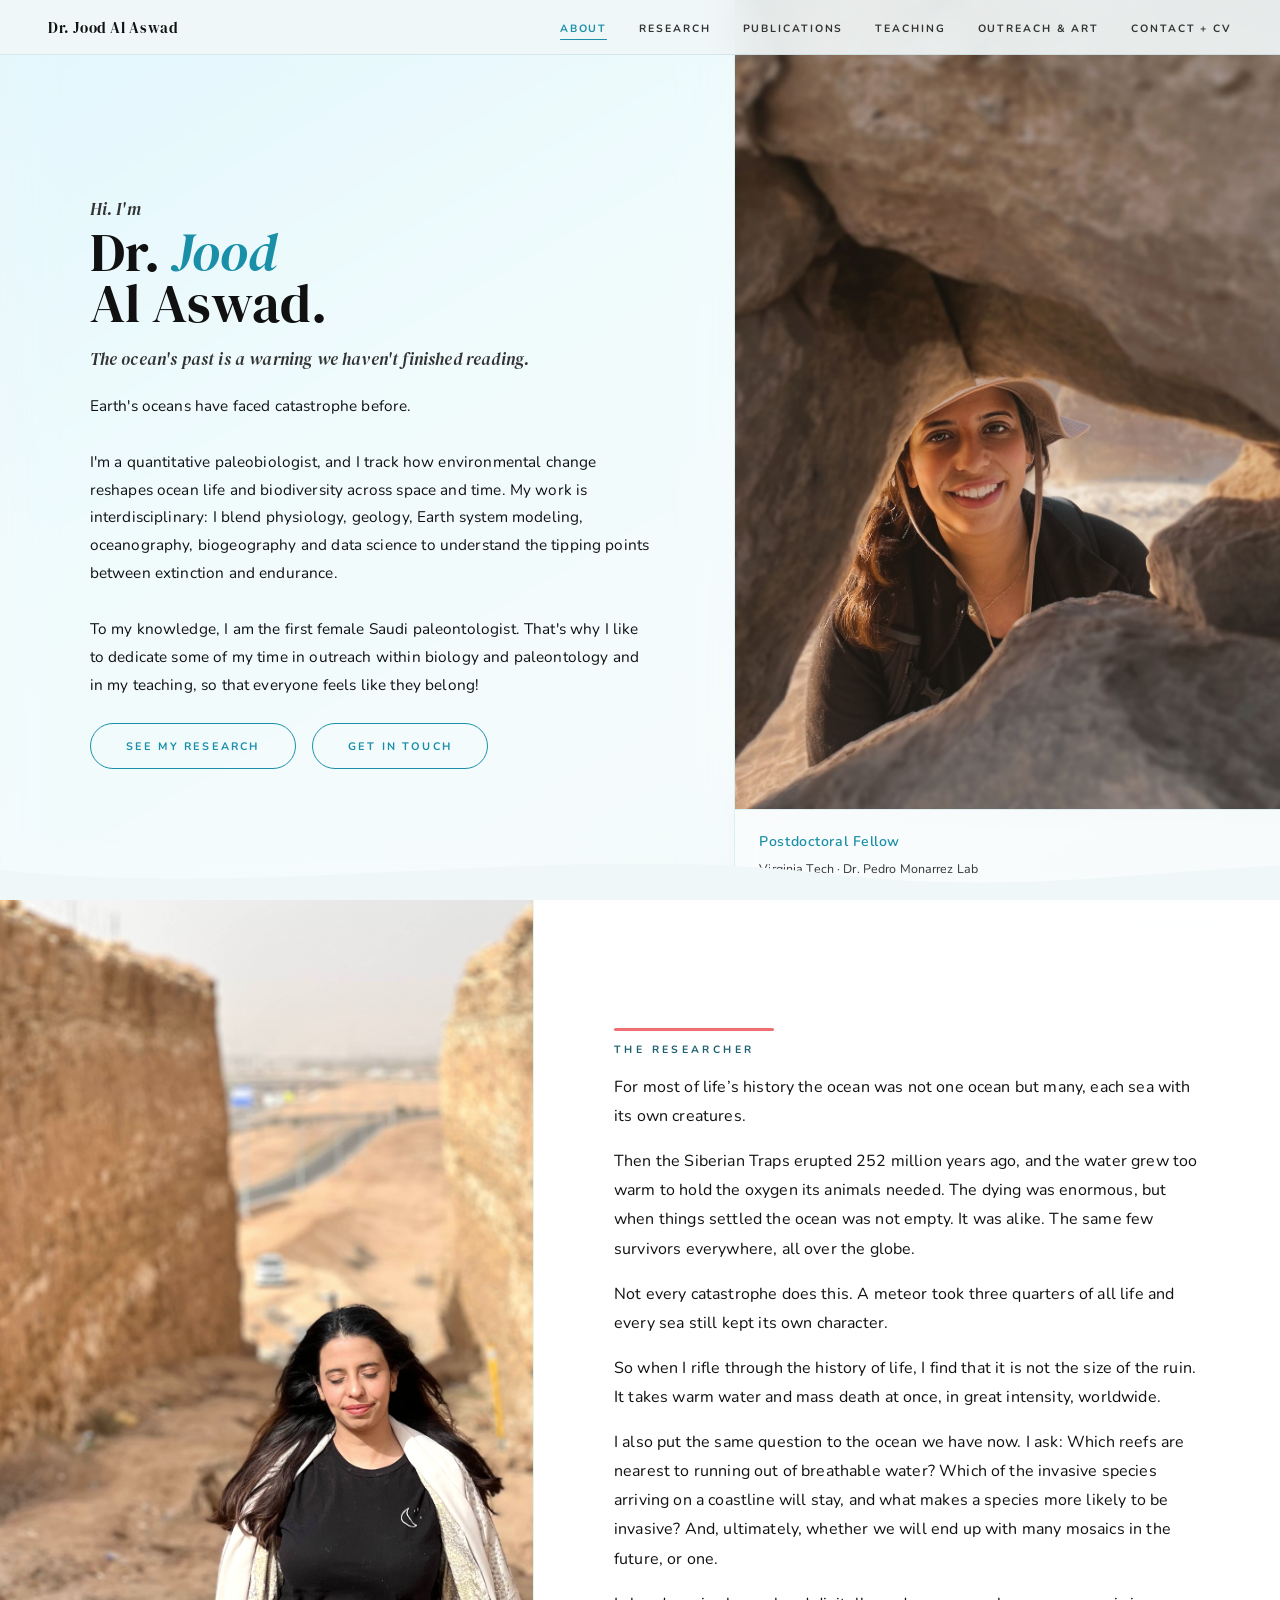
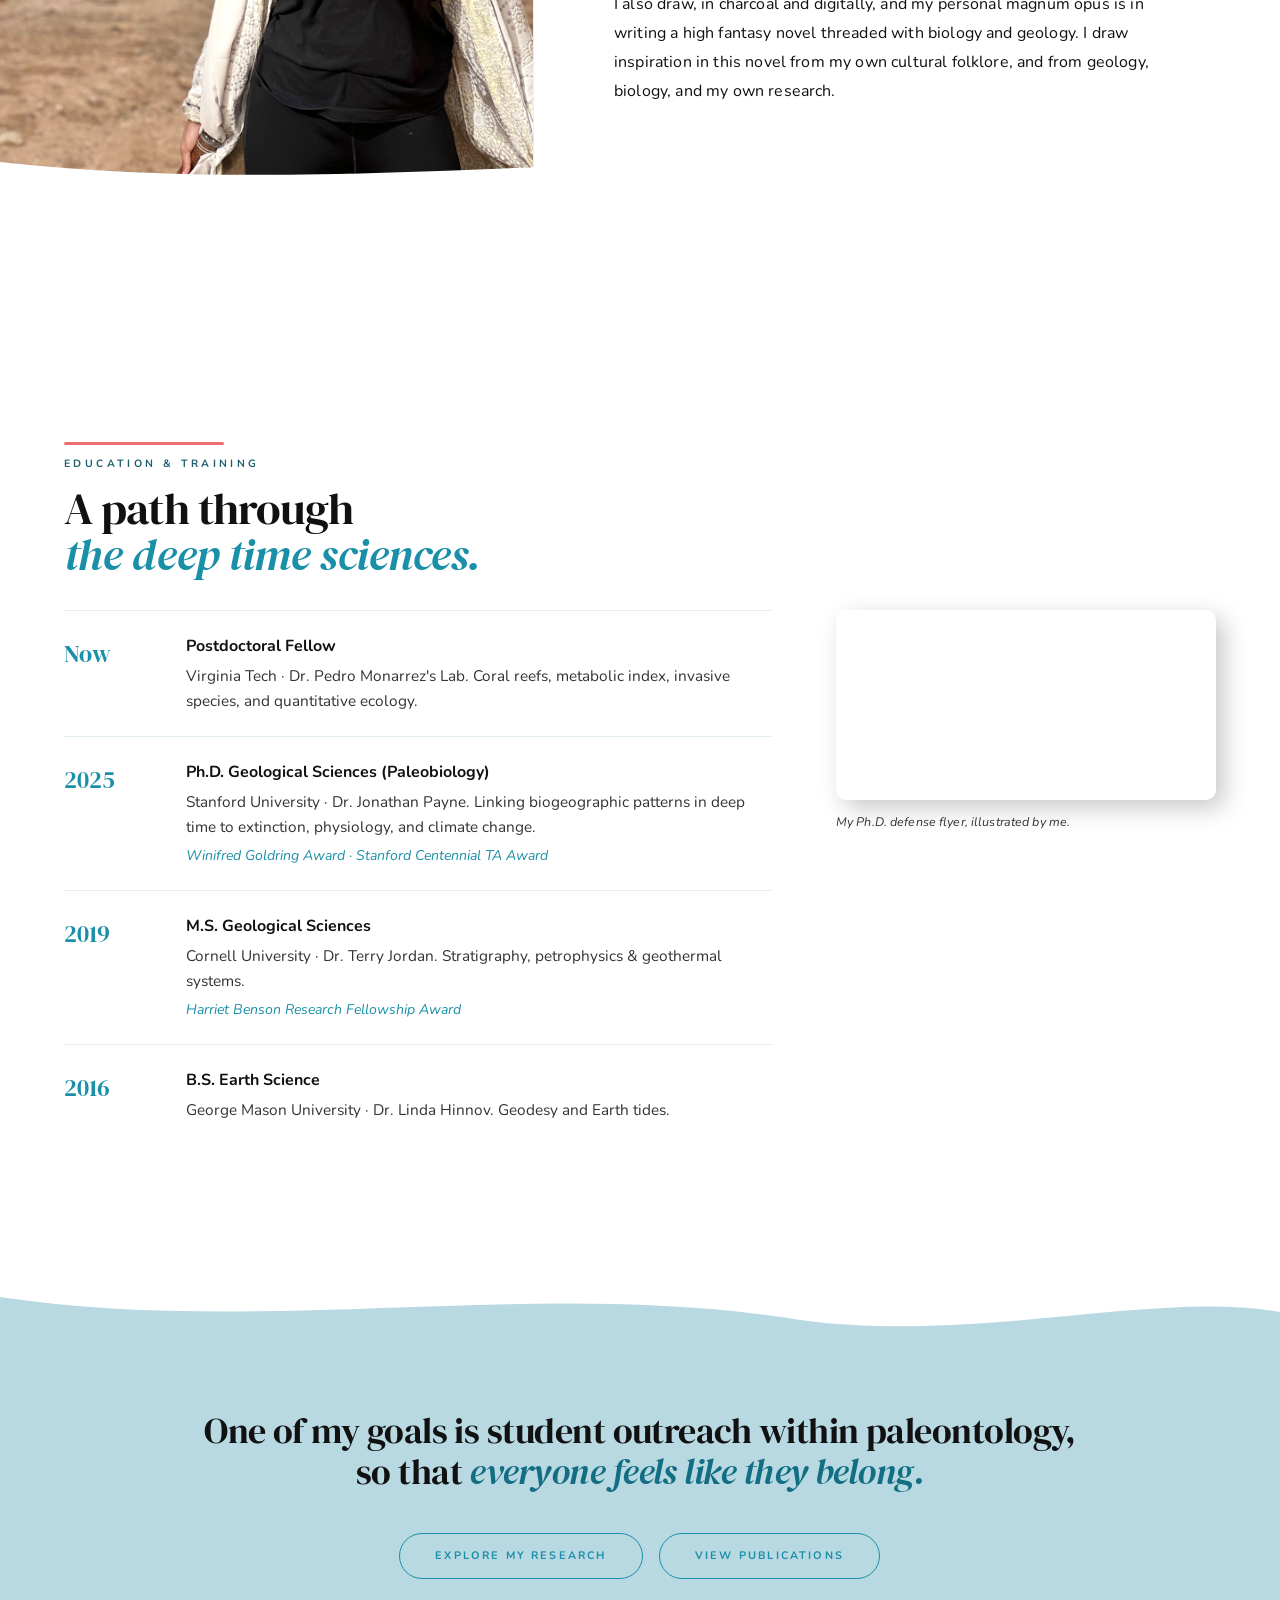
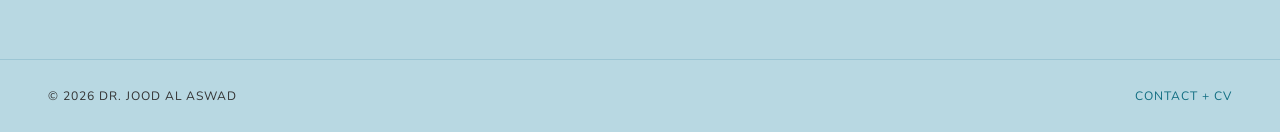
==== commit febbf8b2: "Update text in index.html for clarity and detail" ====
--- a/index.html
+++ b/index.html
@@ -83,10 +83,10 @@
 
       <div class="sr d3">
         <p style="margin-bottom:1rem;">For most of life’s history the ocean was not one ocean but many, each sea with its own creatures.</p>
-        <p style="margin-bottom:1rem;">Then Siberia opened, and the water grew too warm to hold the oxygen its animals needed. The dying was enormous, but when things settled the ocean was not empty. It was alike. The same few survivors everywhere, all over the globe.</p>
+        <p style="margin-bottom:1rem;">Then the Siberian Traps erupted 252 million years ago, and the water grew too warm to hold the oxygen its animals needed. The dying was enormous, but when things settled the ocean was not empty. It was alike. The same few survivors everywhere, all over the globe.</p>
         <p style="margin-bottom:1rem;">Not every catastrophe does this. A meteor took three quarters of all life and every sea still kept its own character.</p>
-        <p style="margin-bottom:1rem;">So it is not the size of the ruin. It takes warm water and mass death at once, in great intensity, worldwide.</p>
-        <p style="margin-bottom:1rem;">I put the same question to the ocean we have now. I ask, Which reefs are nearest to running out of breathable water? Which of the invasive species arriving on a coastline will stay, and what makes a species more likely to be invasive? And, ultimately, whether we will end up with many mosaics in the future, or one.</p>
+        <p style="margin-bottom:1rem;">So when I rifle through the history of life, I find that it is not the size of the ruin. It takes warm water and mass death at once, in great intensity, worldwide.</p>
+        <p style="margin-bottom:1rem;">I also put the same question to the ocean we have now. I ask: Which reefs are nearest to running out of breathable water? Which of the invasive species arriving on a coastline will stay, and what makes a species more likely to be invasive? And, ultimately, whether we will end up with many mosaics in the future, or one.</p>
         <p style="margin-top:1rem;">I also draw, in charcoal and digitally, and my personal magnum opus is in writing a high fantasy novel threaded with biology and geology. I draw inspiration in this novel from my own cultural folklore, and from geology, biology, and my own research.</p>
       </div>
     </div>
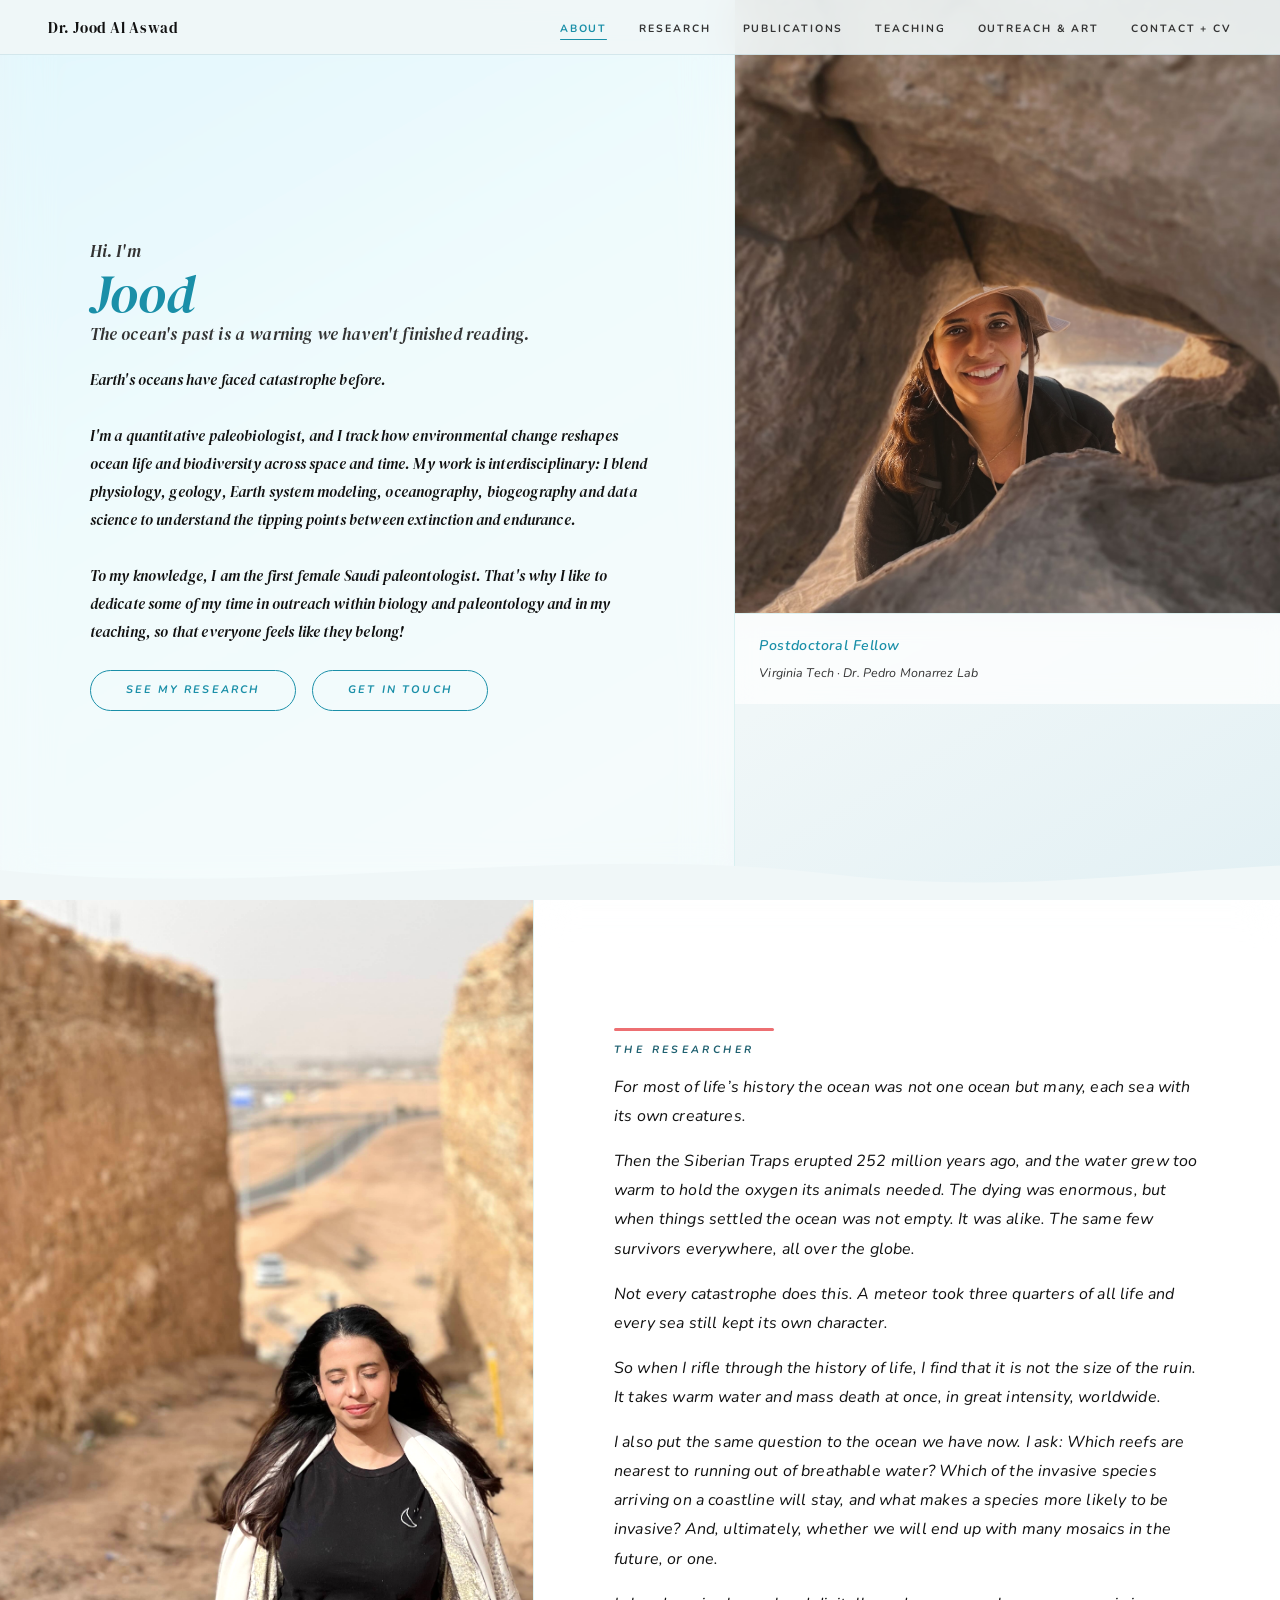
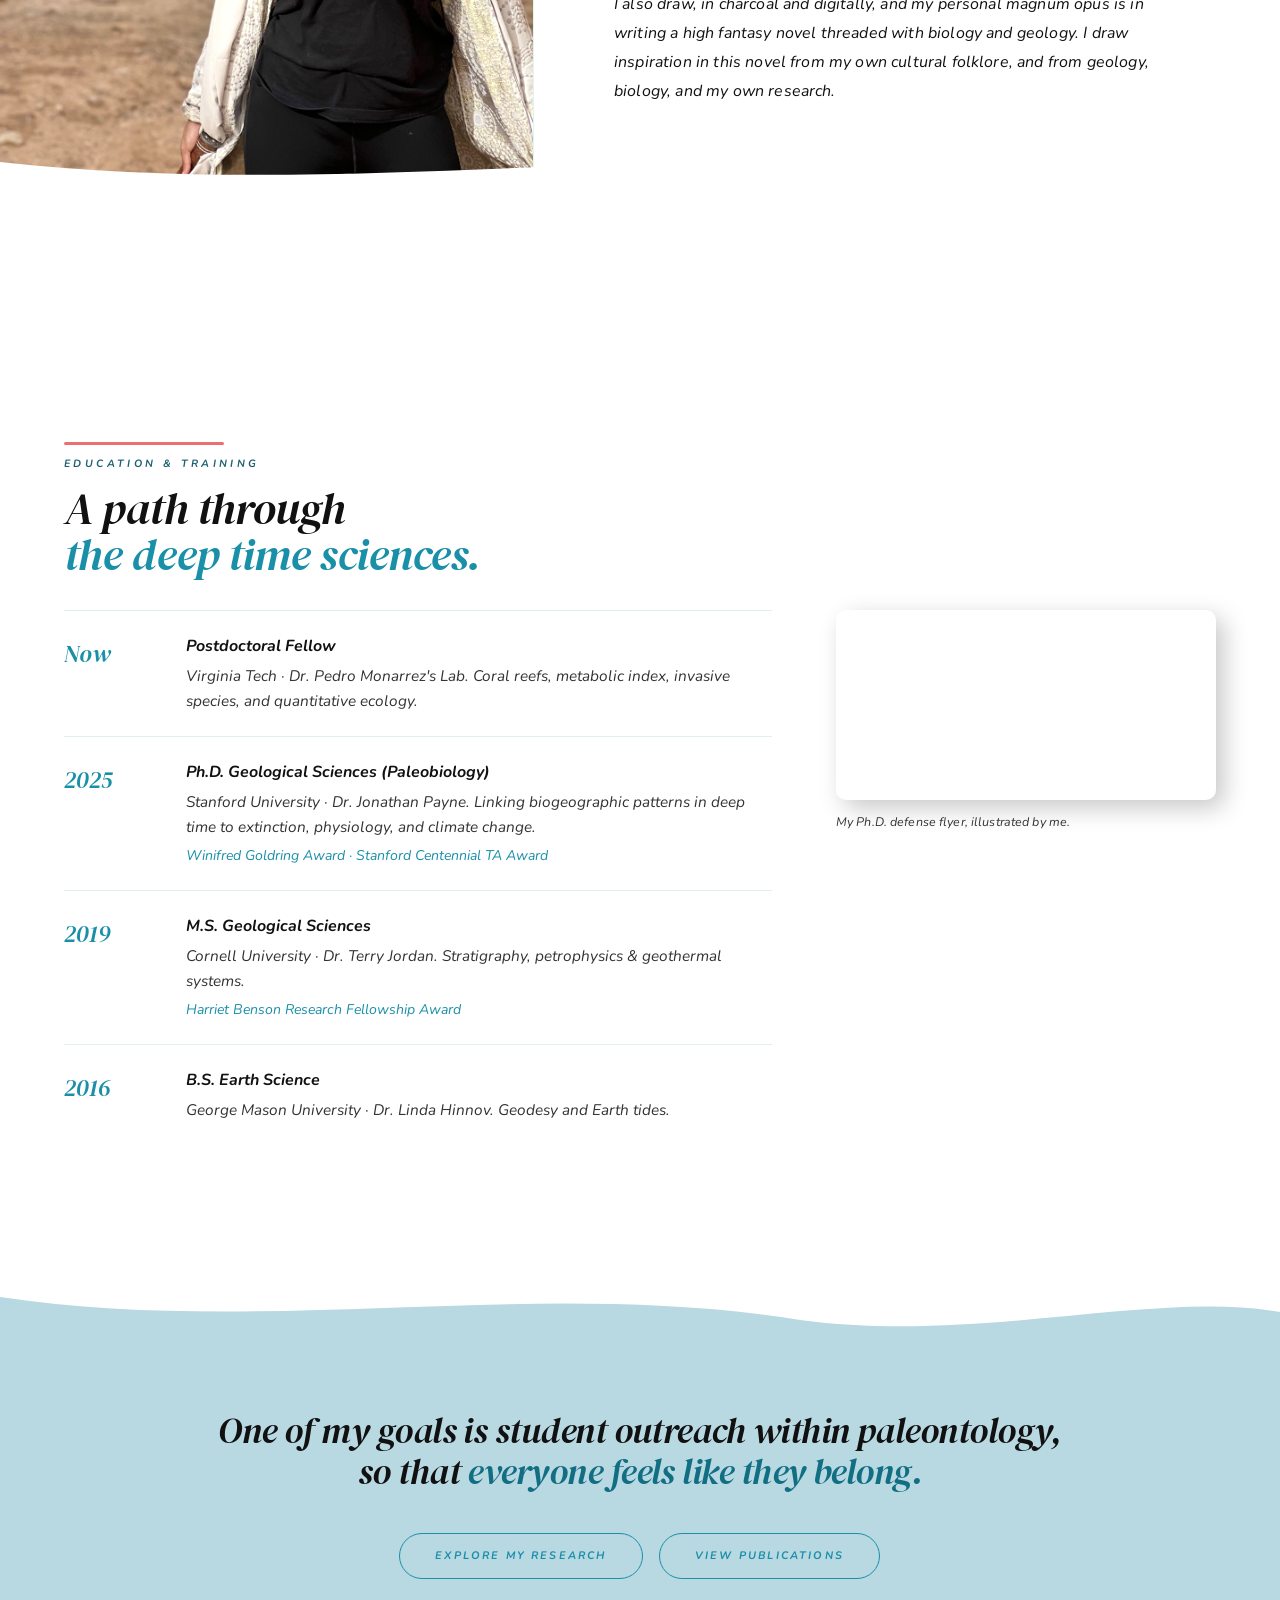
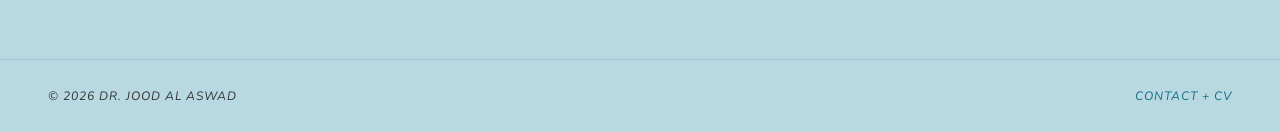
==== commit 3bacc6e6: "Update hero name in index.html" ====
--- a/index.html
+++ b/index.html
@@ -39,7 +39,7 @@
 
   <div class="hero-inner">
     <p class="hero-hi">Hi. I'm</p>
-    <h1 class="hero-name">Dr. <em>Jood</em><br>Al Aswad.</h1>
+    <h1 class="hero-name"><em>Jood
     <p class="hero-tagline">The ocean's past is a warning we haven't finished reading.</p>
     <p class="hero-vision">
       Earth's oceans have faced catastrophe before.<br><br>
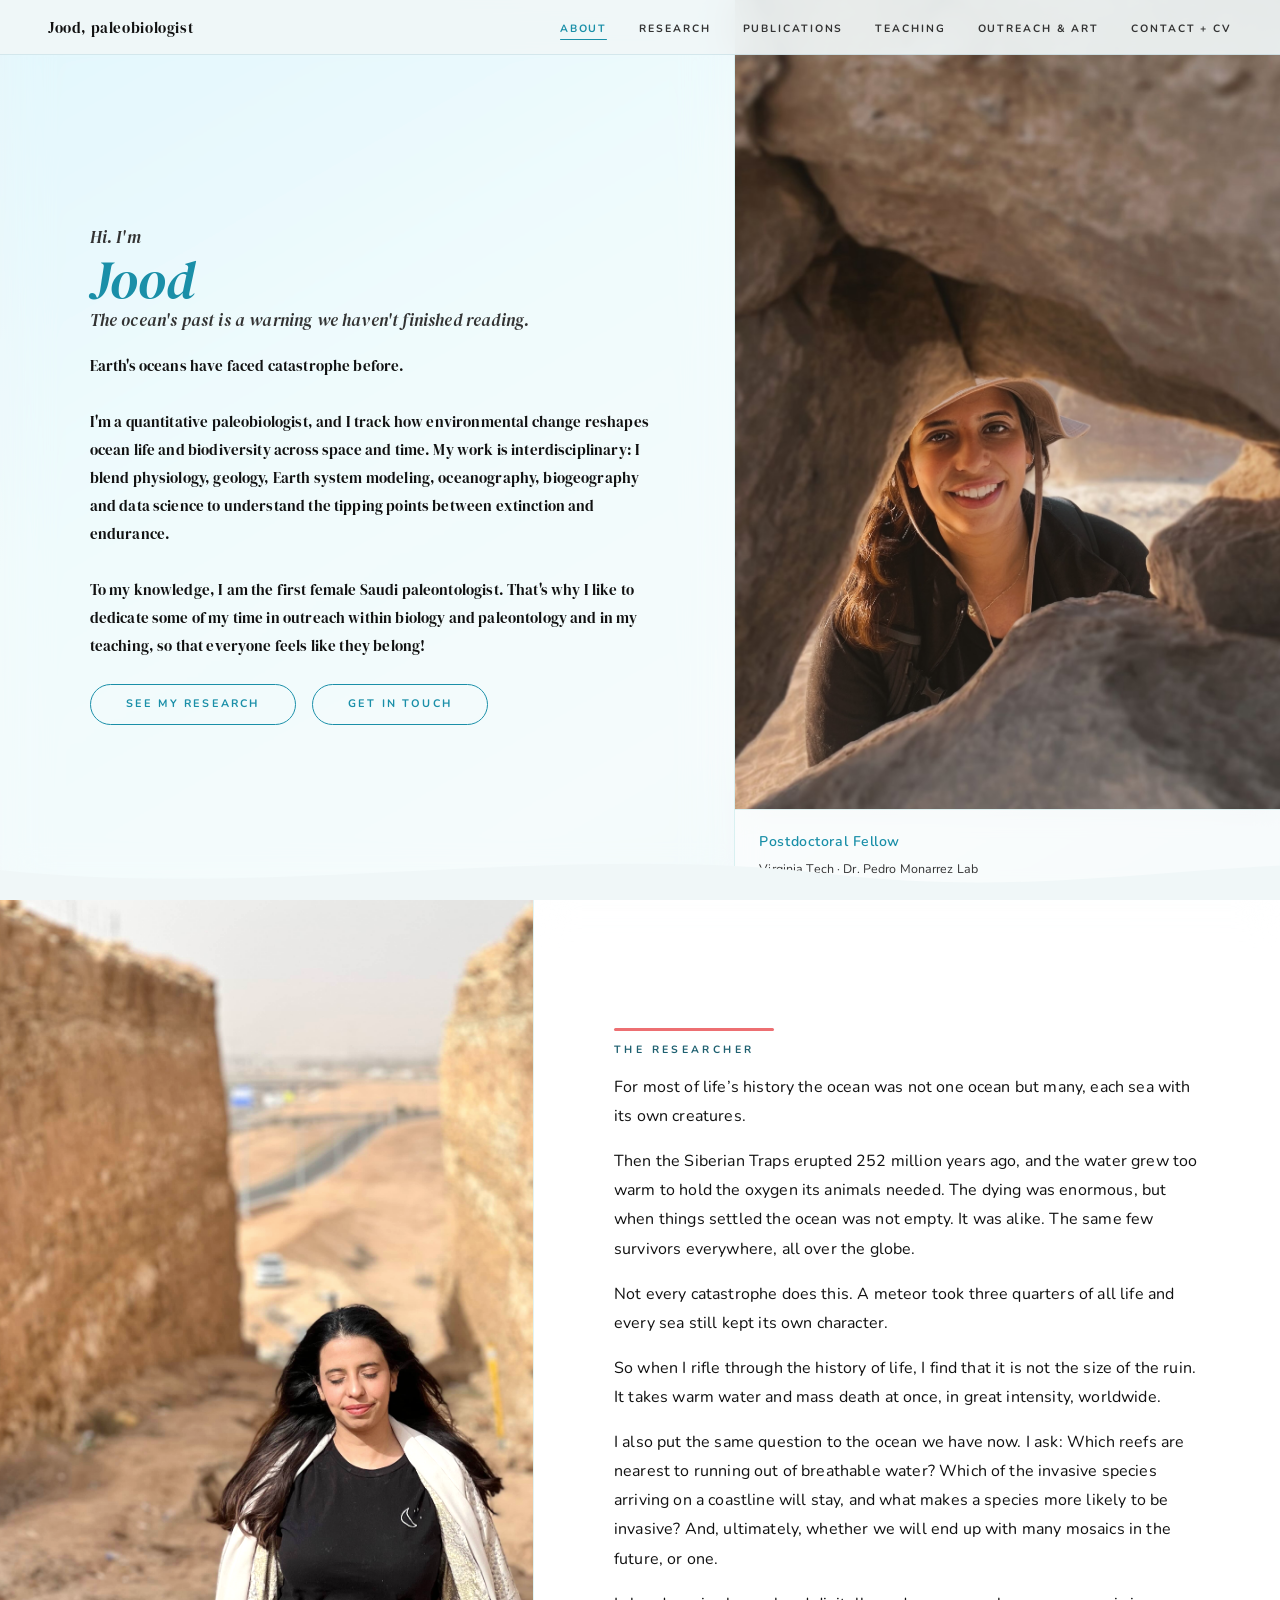
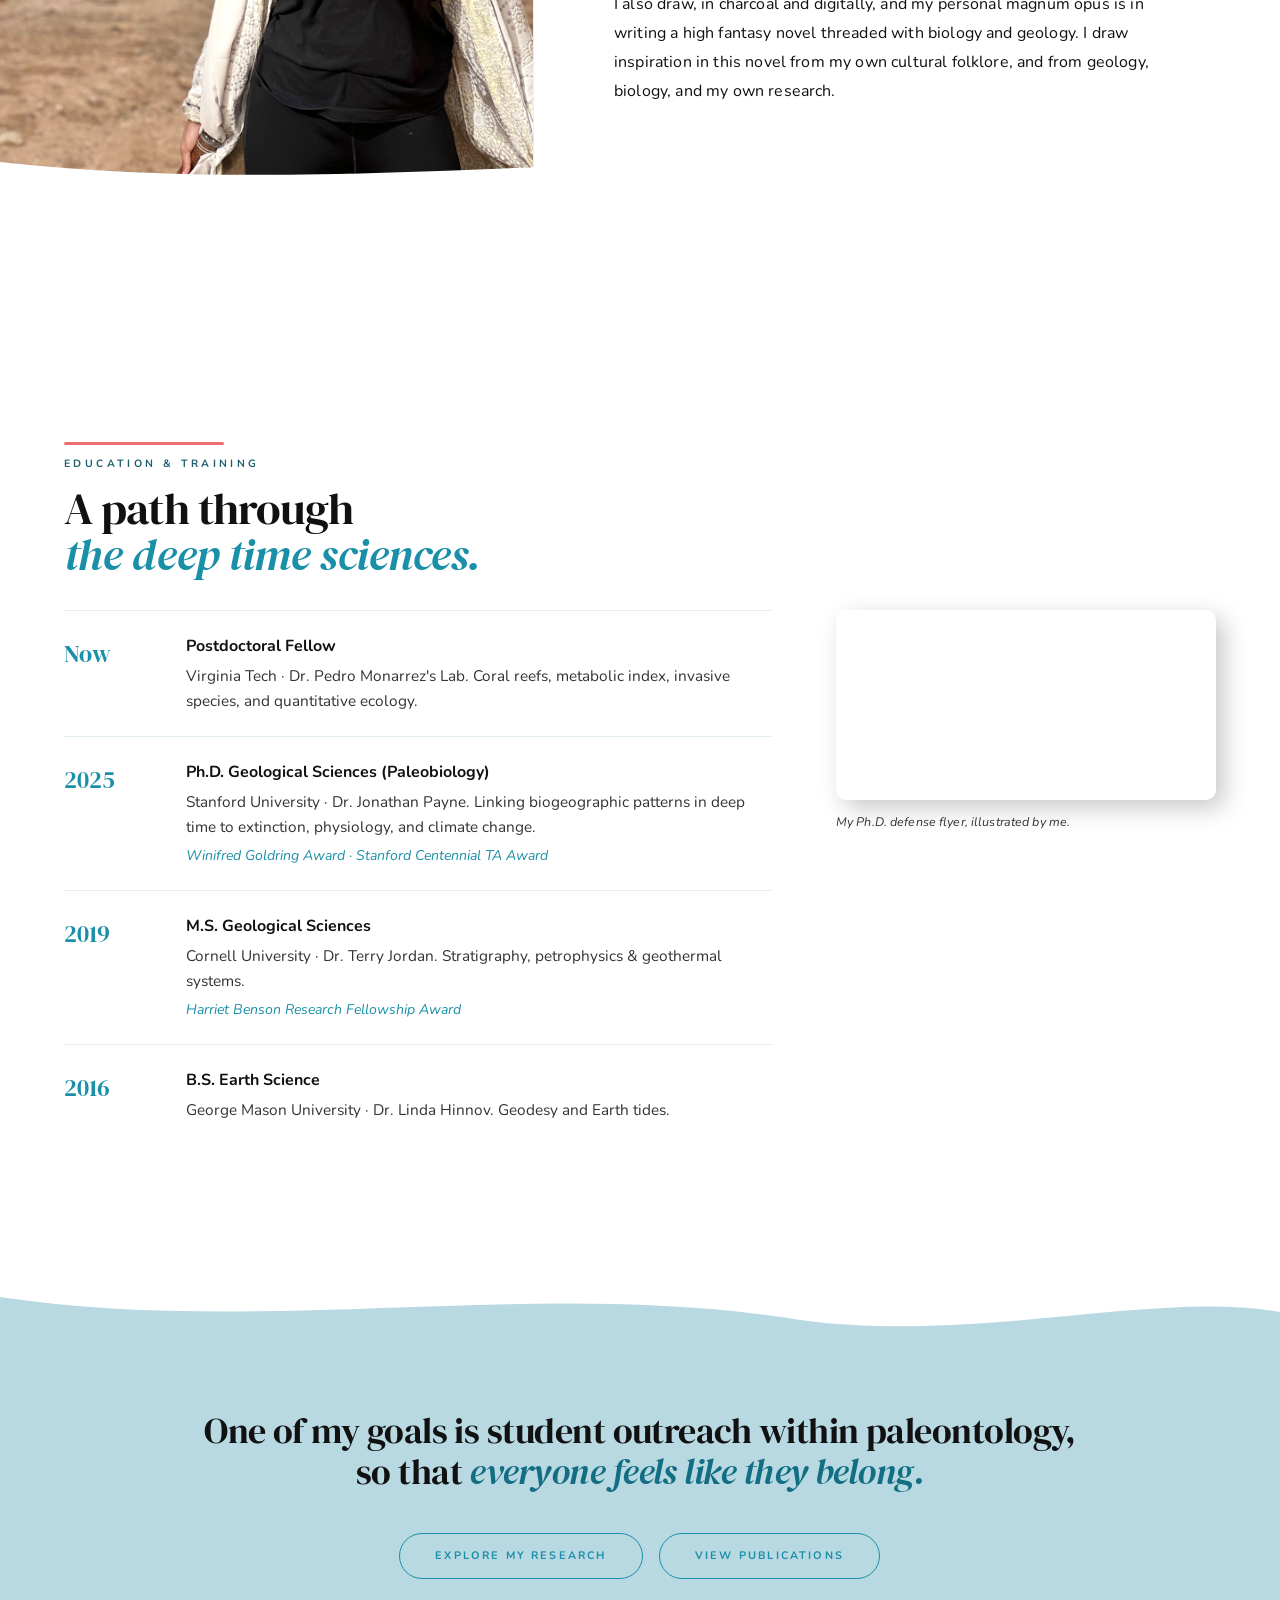
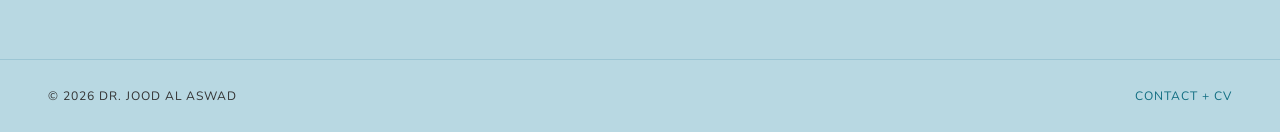
==== commit c6d56722: "Update index.html" ====
--- a/index.html
+++ b/index.html
@@ -3,7 +3,7 @@
 <head>
 <meta charset="UTF-8">
 <meta name="viewport" content="width=device-width, initial-scale=1.0">
-<title>Dr. Jood Al Aswad: Marine Paleontologist</title>
+<title> Jood: Paleobiologist </title>
 <link rel="stylesheet" href="site.css">
 <link rel="stylesheet" href="effects-patch.css">
 </head>
@@ -14,7 +14,7 @@
 
 <!-- NAV -->
 <nav>
-  <a href="index.html" class="nav-name">Dr. Jood Al Aswad</a>
+  <a href="index.html" class="nav-name"> Jood, paleobiologist</a>
   <button class="nav-toggle" aria-label="Toggle navigation">
     <span></span><span></span><span></span>
   </button>
@@ -39,7 +39,7 @@
 
   <div class="hero-inner">
     <p class="hero-hi">Hi. I'm</p>
-    <h1 class="hero-name"><em>Jood
+    <h1 class="hero-name"><em>Jood</em>
     <p class="hero-tagline">The ocean's past is a warning we haven't finished reading.</p>
     <p class="hero-vision">
       Earth's oceans have faced catastrophe before.<br><br>
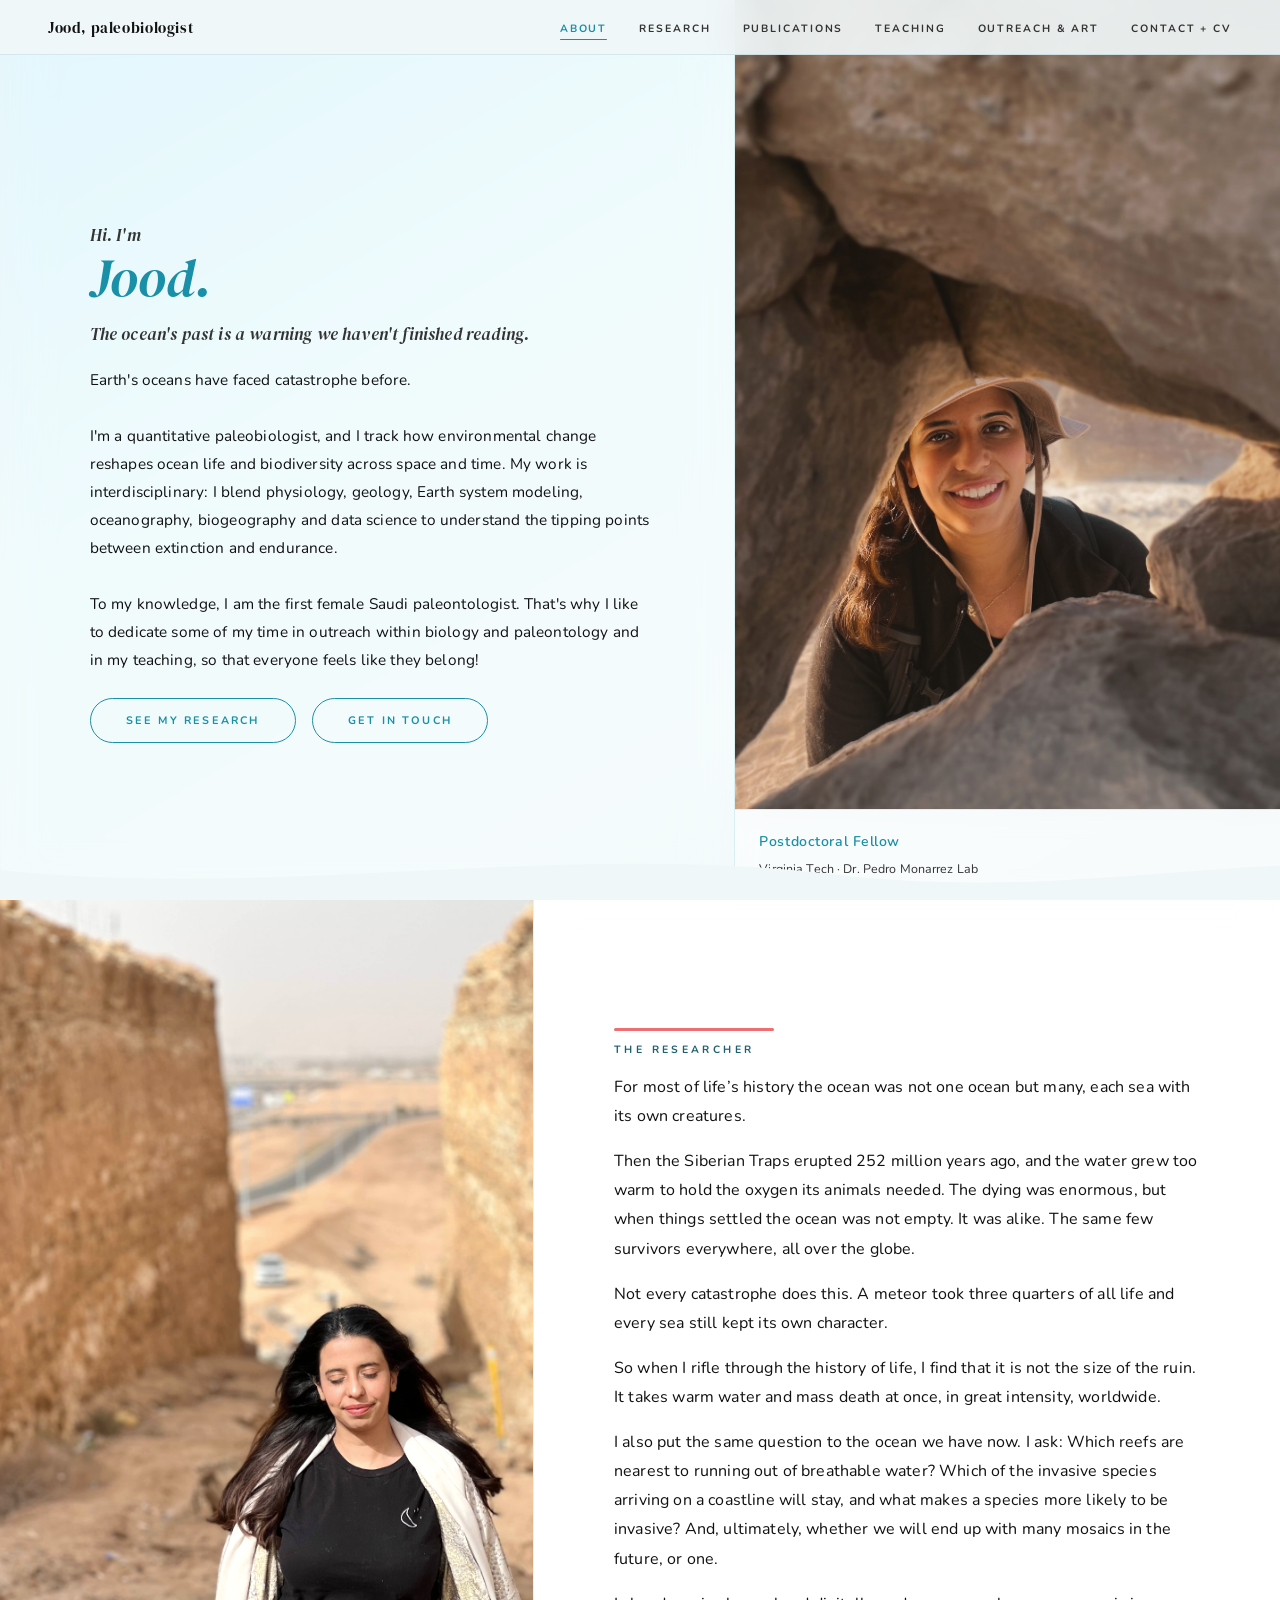
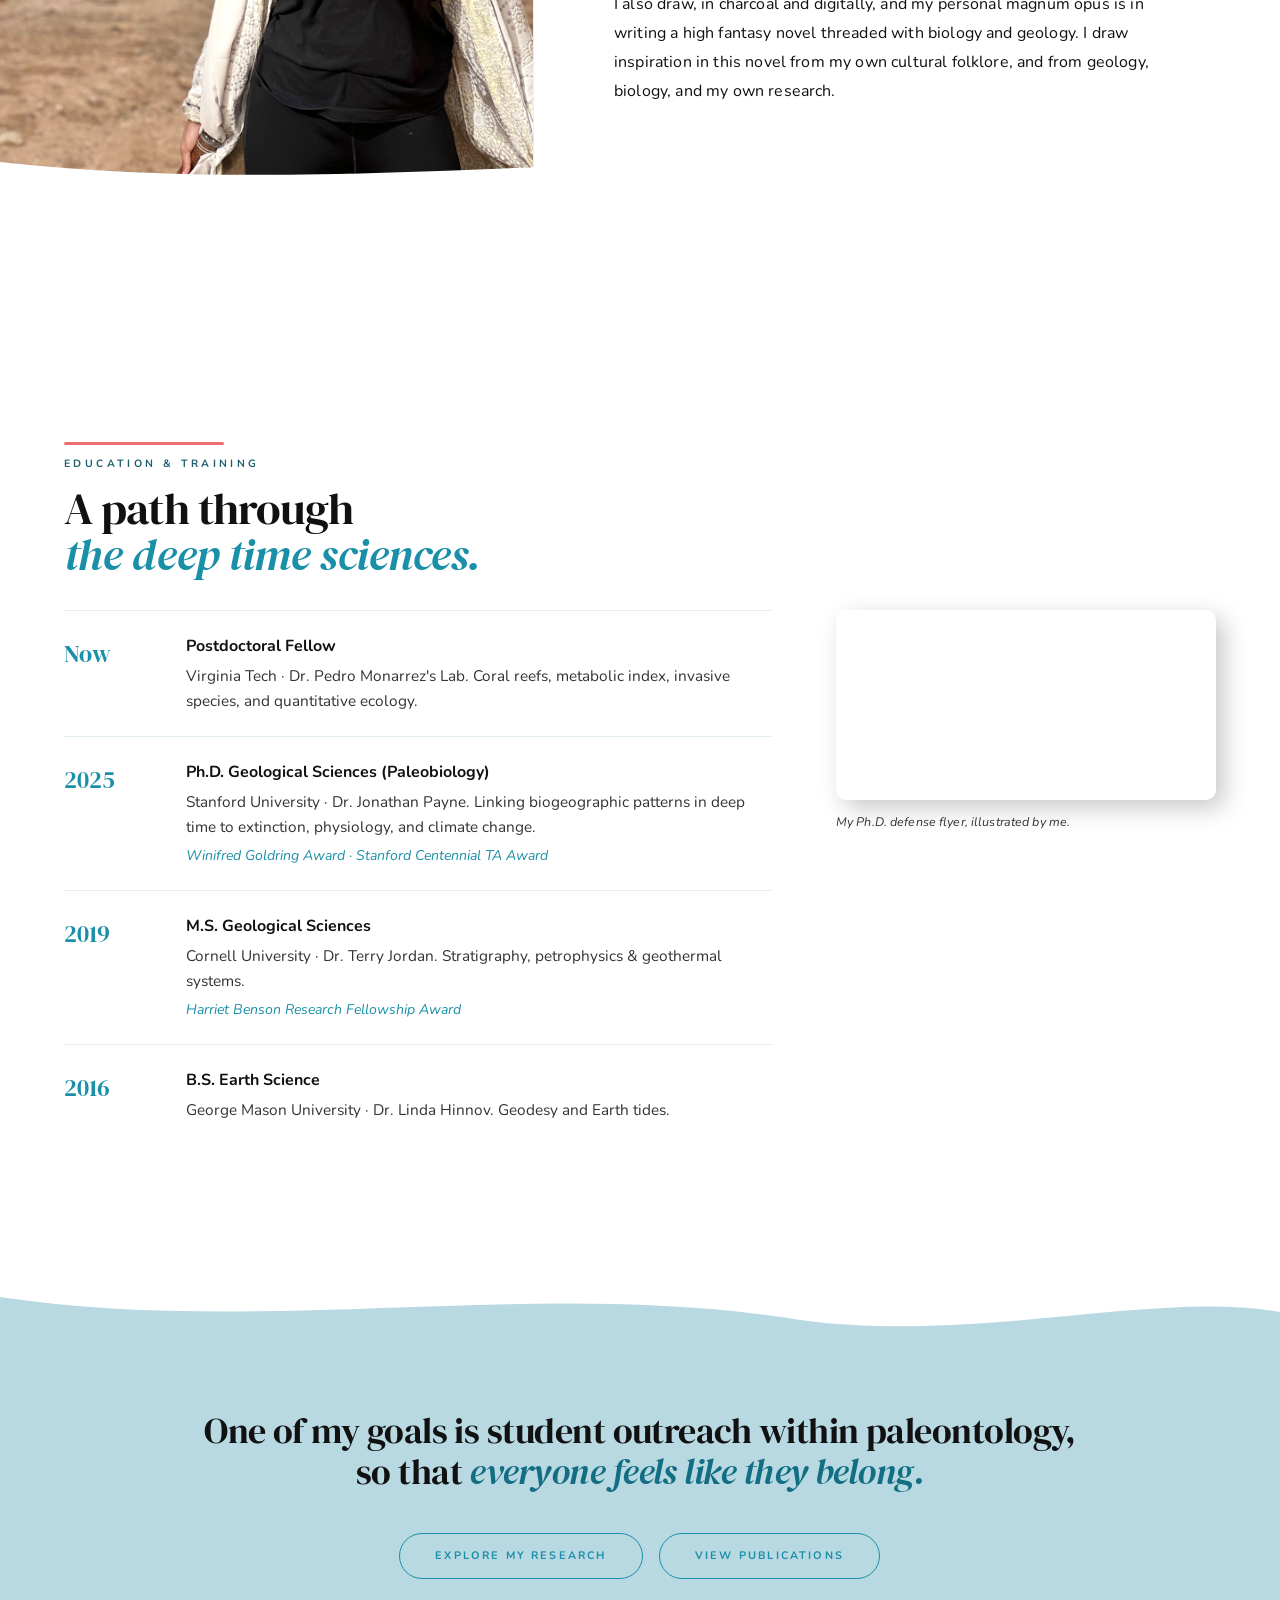
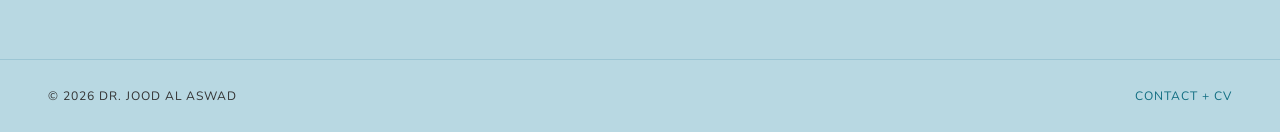
==== commit bbae7093: "Update index.html" ====
--- a/index.html
+++ b/index.html
@@ -3,7 +3,7 @@
 <head>
 <meta charset="UTF-8">
 <meta name="viewport" content="width=device-width, initial-scale=1.0">
-<title> Jood: Paleobiologist </title>
+<title> Jood, paleobiologist </title>
 <link rel="stylesheet" href="site.css">
 <link rel="stylesheet" href="effects-patch.css">
 </head>
@@ -39,7 +39,7 @@
 
   <div class="hero-inner">
     <p class="hero-hi">Hi. I'm</p>
-    <h1 class="hero-name"><em>Jood</em>
+    <h1 class="hero-name"><em>Jood.</em> </p></h1>
     <p class="hero-tagline">The ocean's past is a warning we haven't finished reading.</p>
     <p class="hero-vision">
       Earth's oceans have faced catastrophe before.<br><br>
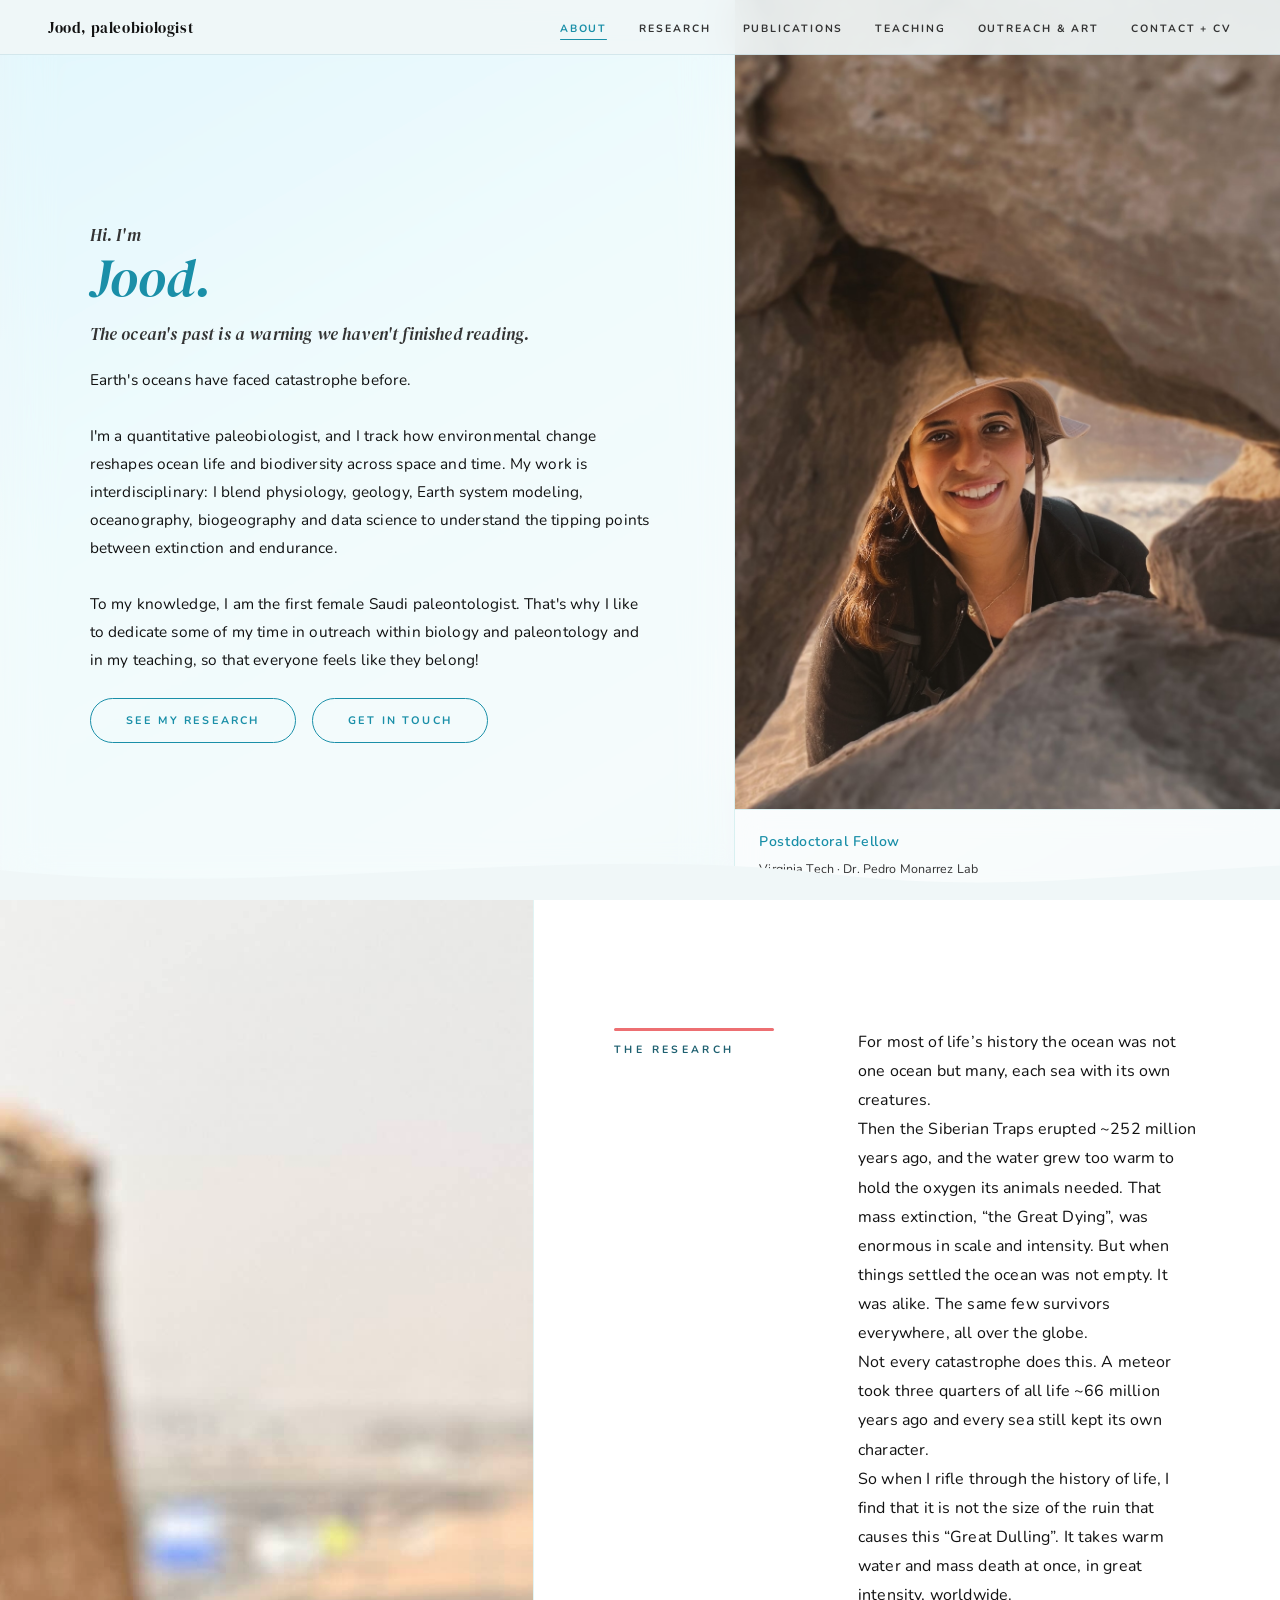
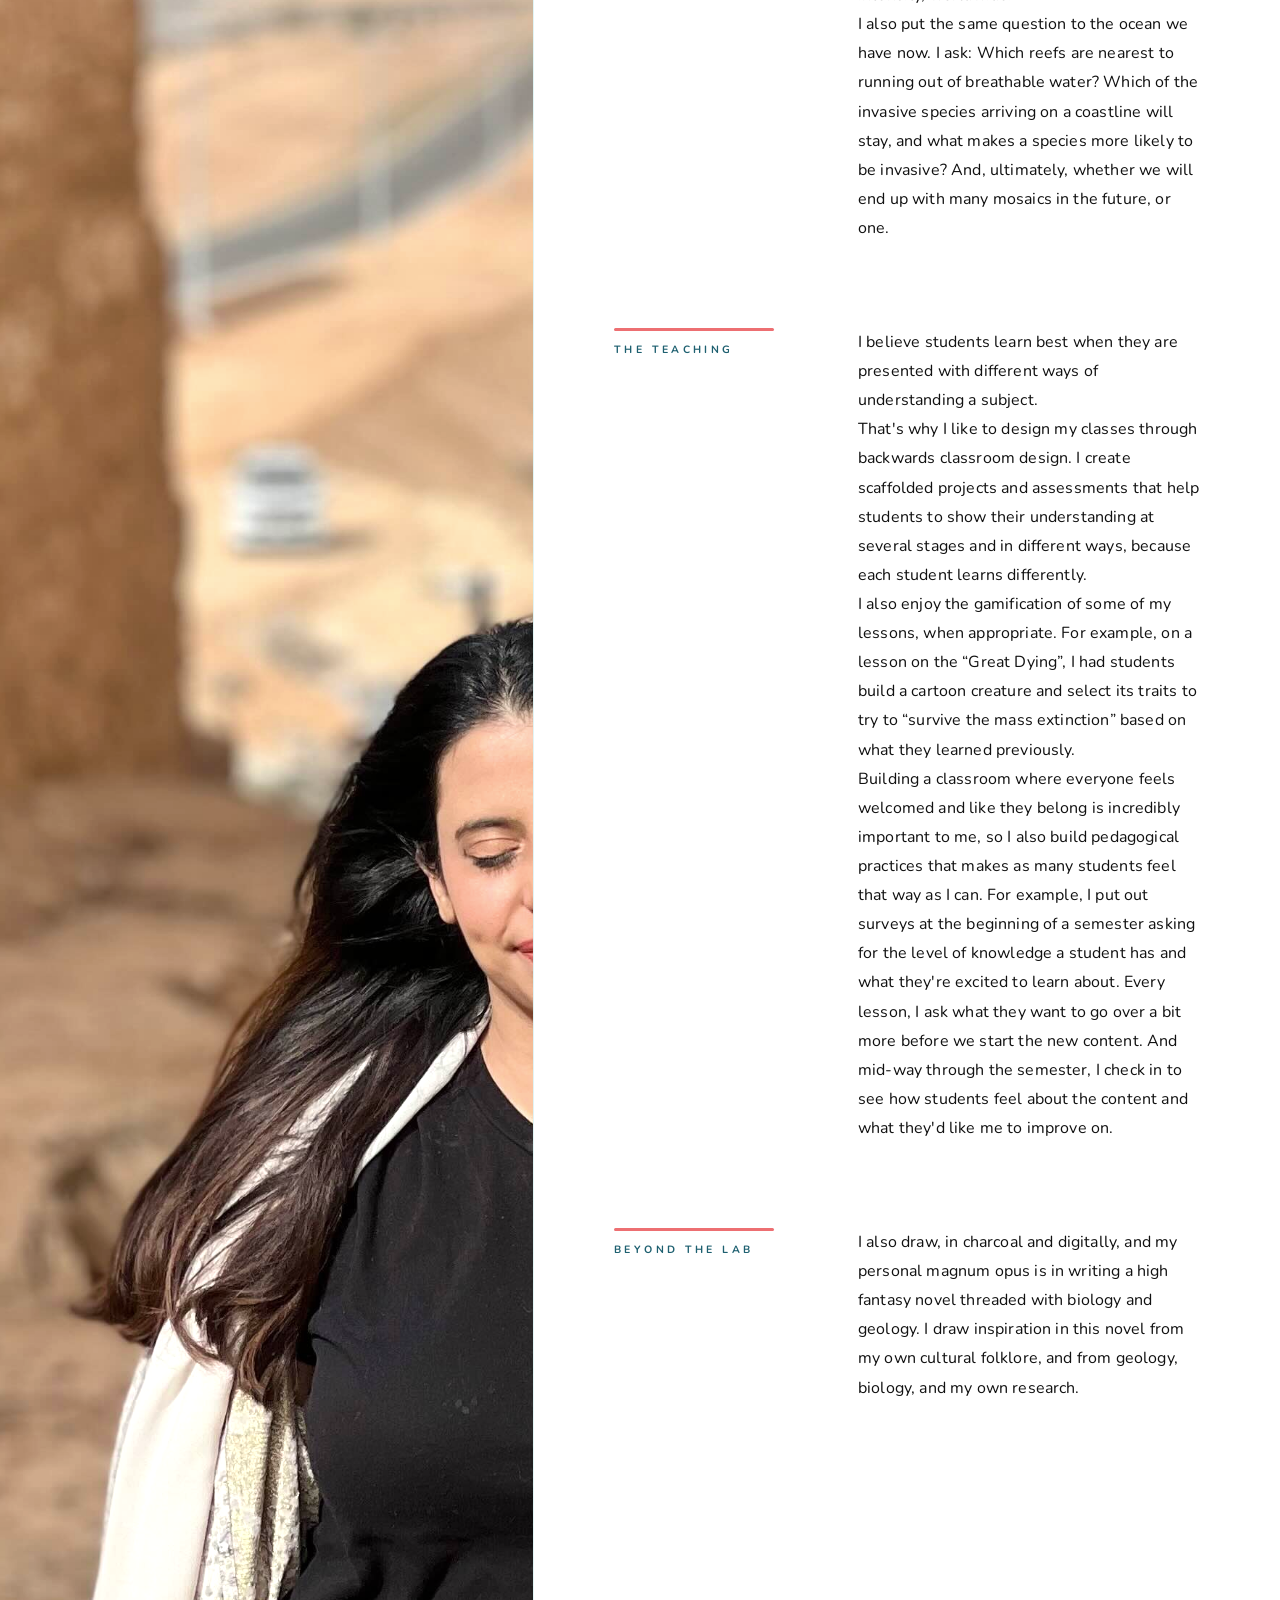
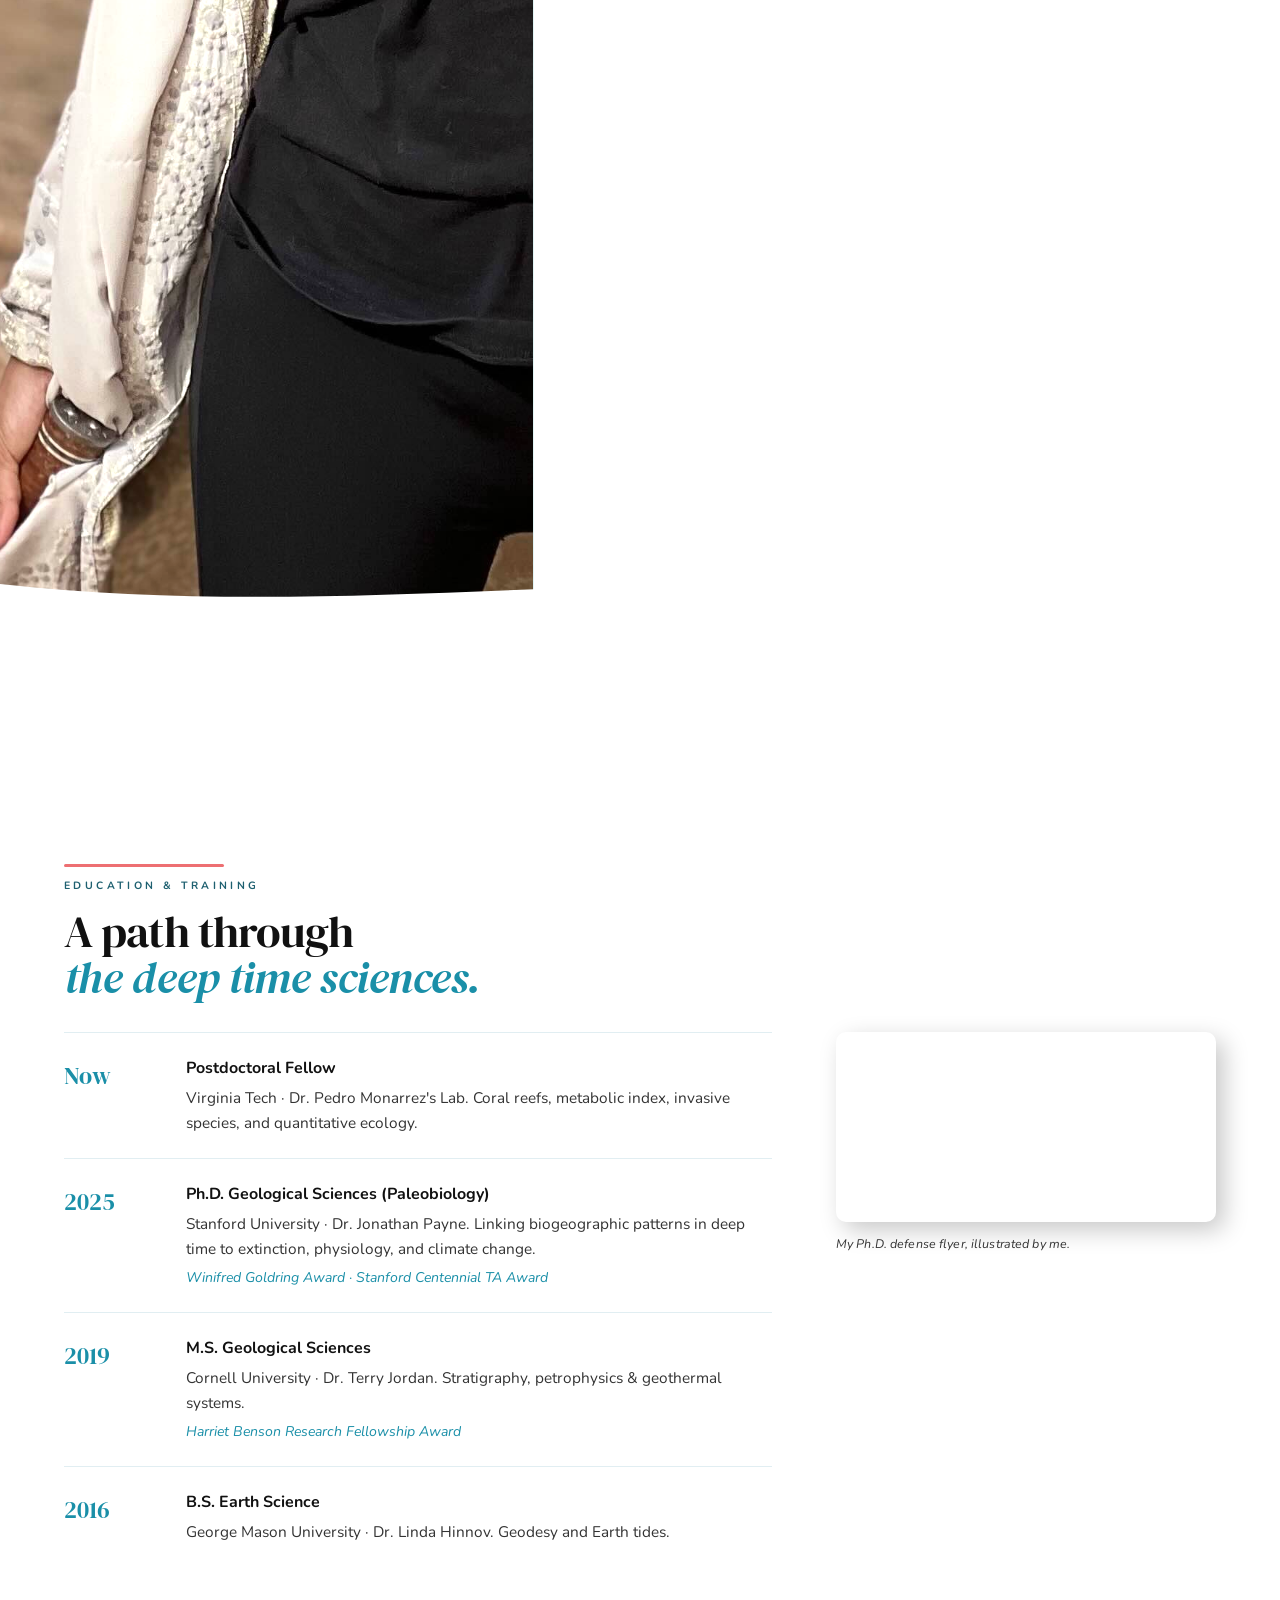
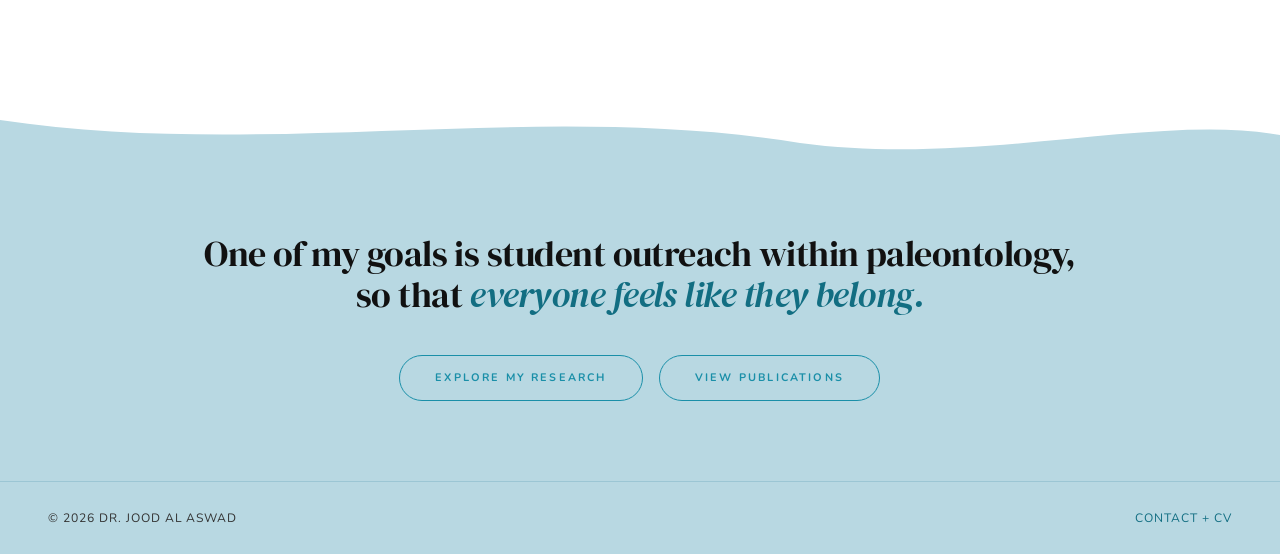
==== commit fa860176: "Update index.html" ====
--- a/index.html
+++ b/index.html
@@ -76,21 +76,40 @@
     <img src="images/about.jpeg" alt="Dr. Jood Al Aswad">
   </div>
 
-  <!-- Right: glass content panel -->
-  <div class="about-inner">
-    <div class="neu-inner" style="max-width:760px;">
-      <span class="eyebrow sr d1">The Researcher</span>
-
-      <div class="sr d3">
-        <p style="margin-bottom:1rem;">For most of life’s history the ocean was not one ocean but many, each sea with its own creatures.</p>
-        <p style="margin-bottom:1rem;">Then the Siberian Traps erupted 252 million years ago, and the water grew too warm to hold the oxygen its animals needed. The dying was enormous, but when things settled the ocean was not empty. It was alike. The same few survivors everywhere, all over the globe.</p>
-        <p style="margin-bottom:1rem;">Not every catastrophe does this. A meteor took three quarters of all life and every sea still kept its own character.</p>
-        <p style="margin-bottom:1rem;">So when I rifle through the history of life, I find that it is not the size of the ruin. It takes warm water and mass death at once, in great intensity, worldwide.</p>
-        <p style="margin-bottom:1rem;">I also put the same question to the ocean we have now. I ask: Which reefs are nearest to running out of breathable water? Which of the invasive species arriving on a coastline will stay, and what makes a species more likely to be invasive? And, ultimately, whether we will end up with many mosaics in the future, or one.</p>
-        <p style="margin-top:1rem;">I also draw, in charcoal and digitally, and my personal magnum opus is in writing a high fantasy novel threaded with biology and geology. I draw inspiration in this novel from my own cultural folklore, and from geology, biology, and my own research.</p>
-      </div>
-    </div>
-  </div>
+<!-- Right: glass content panel -->
+<div class="about-inner">
+  <div class="neu-inner">
+
+    <section class="about-section">
+      <h2 class="eyebrow sr d1">The Research</h2>
+      <div class="sr d3 prose">
+        <p>For most of life’s history the ocean was not one ocean but many, each sea with its own creatures.</p>
+        <p>Then the Siberian Traps erupted ~252 million years ago, and the water grew too warm to hold the oxygen its animals needed. That mass extinction, “the Great Dying”, was enormous in scale and intensity. But when things settled the ocean was not empty. It was alike. The same few survivors everywhere, all over the globe.</p>
+        <p>Not every catastrophe does this. A meteor took three quarters of all life ~66 million years ago and every sea still kept its own character.</p>
+        <p>So when I rifle through the history of life, I find that it is not the size of the ruin that causes this “Great Dulling”. It takes warm water and mass death at once, in great intensity, worldwide.</p>
+        <p>I also put the same question to the ocean we have now. I ask: Which reefs are nearest to running out of breathable water? Which of the invasive species arriving on a coastline will stay, and what makes a species more likely to be invasive? And, ultimately, whether we will end up with many mosaics in the future, or one.</p>
+      </div>
+    </section>
+
+    <section class="about-section">
+      <h2 class="eyebrow sr d1">The Teaching</h2>
+      <div class="sr d3 prose">
+        <p>I believe students learn best when they are presented with different ways of understanding a subject.</p>
+        <p>That's why I like to design my classes through <a href="https://www.cultofpedagogy.com/backward-design-basics/" target="_blank" rel="noopener noreferrer">backwards classroom design</a>. I create scaffolded projects and assessments that help students to show their understanding at several stages and in different ways, because each student learns differently.</p>
+        <p>I also enjoy the gamification of some of my lessons, when appropriate. For example, on a lesson on the “Great Dying”, I had students build a cartoon creature and select its traits to try to “survive the mass extinction” based on what they learned previously.</p>
+        <p>Building a classroom where everyone feels welcomed and like they belong is incredibly important to me, so I also build pedagogical practices that makes as many students feel that way as I can. For example, I put out surveys at the beginning of a semester asking for the level of knowledge a student has and what they're excited to learn about. Every lesson, I ask what they want to go over a bit more before we start the new content. And mid-way through the semester, I check in to see how students feel about the content and what they'd like me to improve on.</p>
+      </div>
+    </section>
+
+    <section class="about-section">
+      <h2 class="eyebrow sr d1">Beyond the Lab</h2>
+      <div class="sr d3 prose">
+        <p>I also draw, in charcoal and digitally, and my personal magnum opus is in writing a high fantasy novel threaded with biology and geology. I draw inspiration in this novel from my own cultural folklore, and from geology, biology, and my own research.</p>
+      </div>
+    </section>
+
+  </div>
+</div>
 
   <!-- Wave bottom of about → content -->
   <svg class="about-wave-bottom" height="70" viewBox="0 0 1440 70" xmlns="http://www.w3.org/2000/svg" preserveAspectRatio="none">
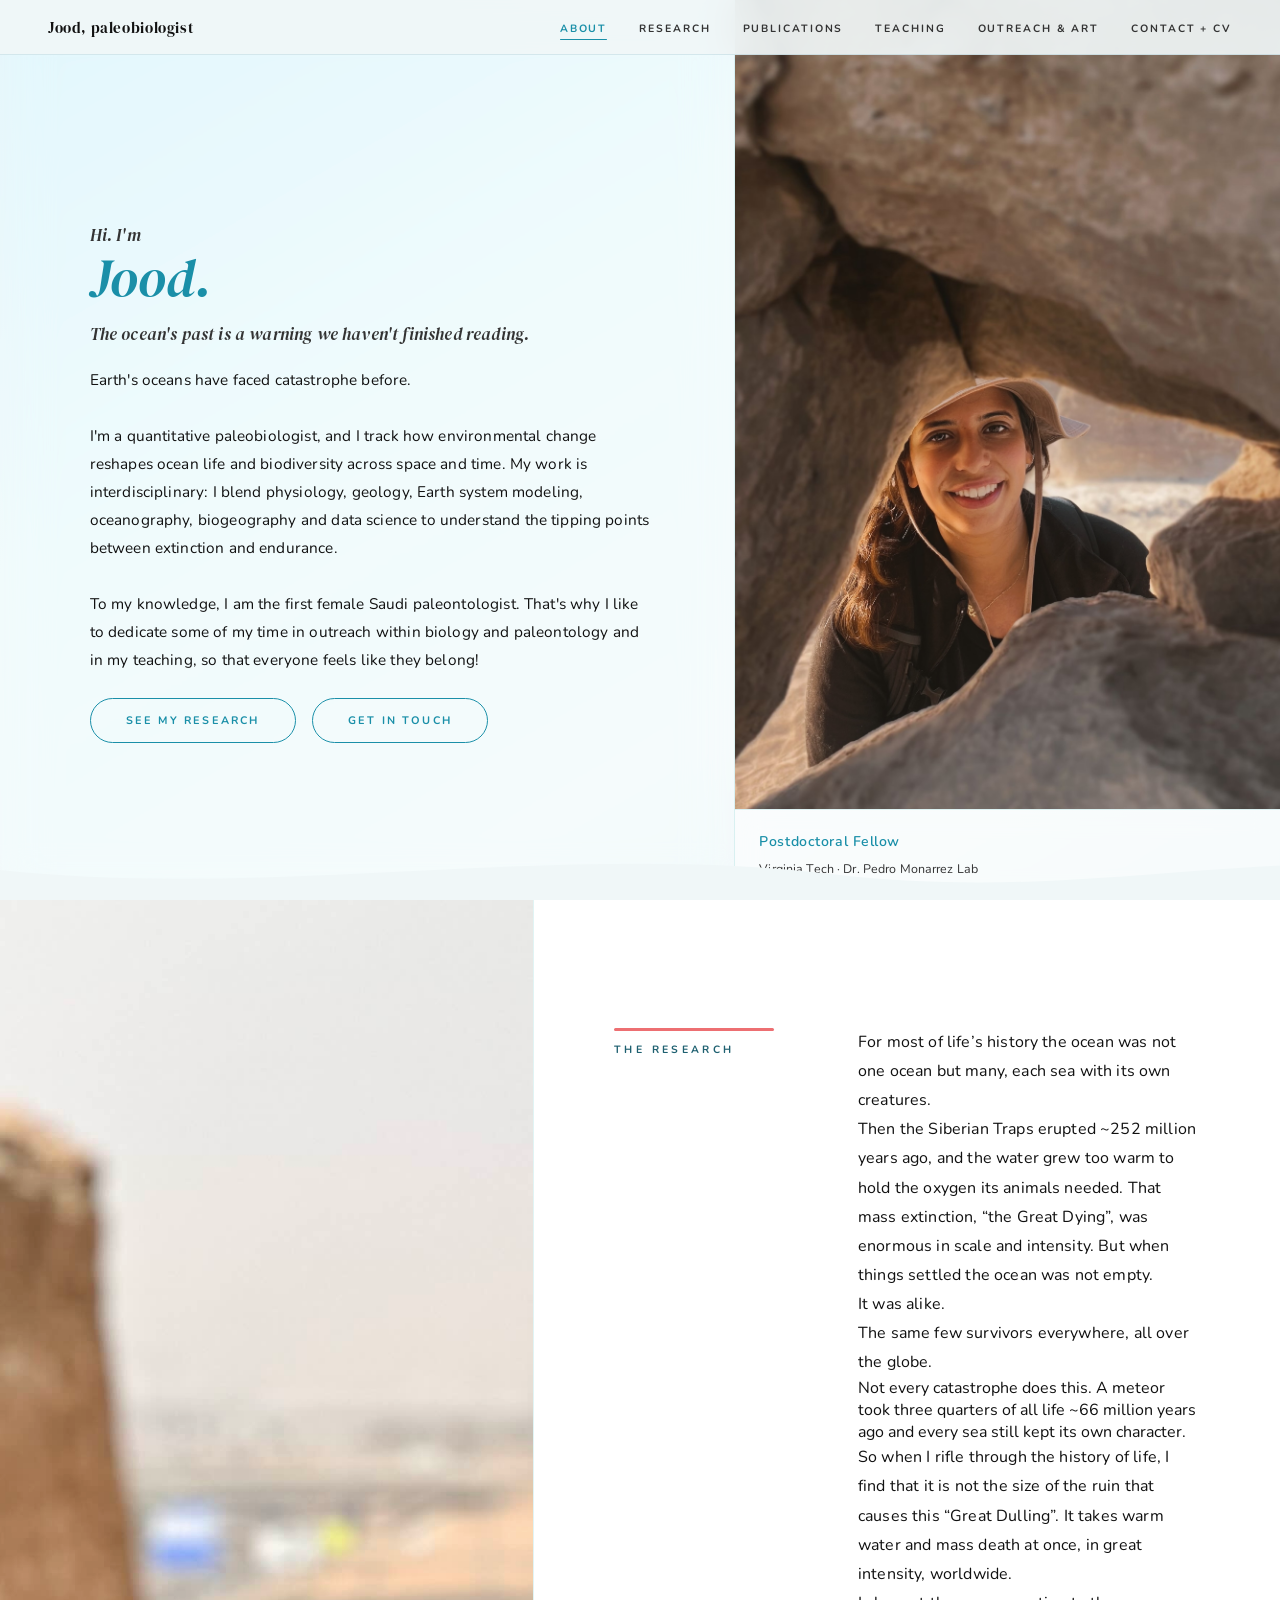
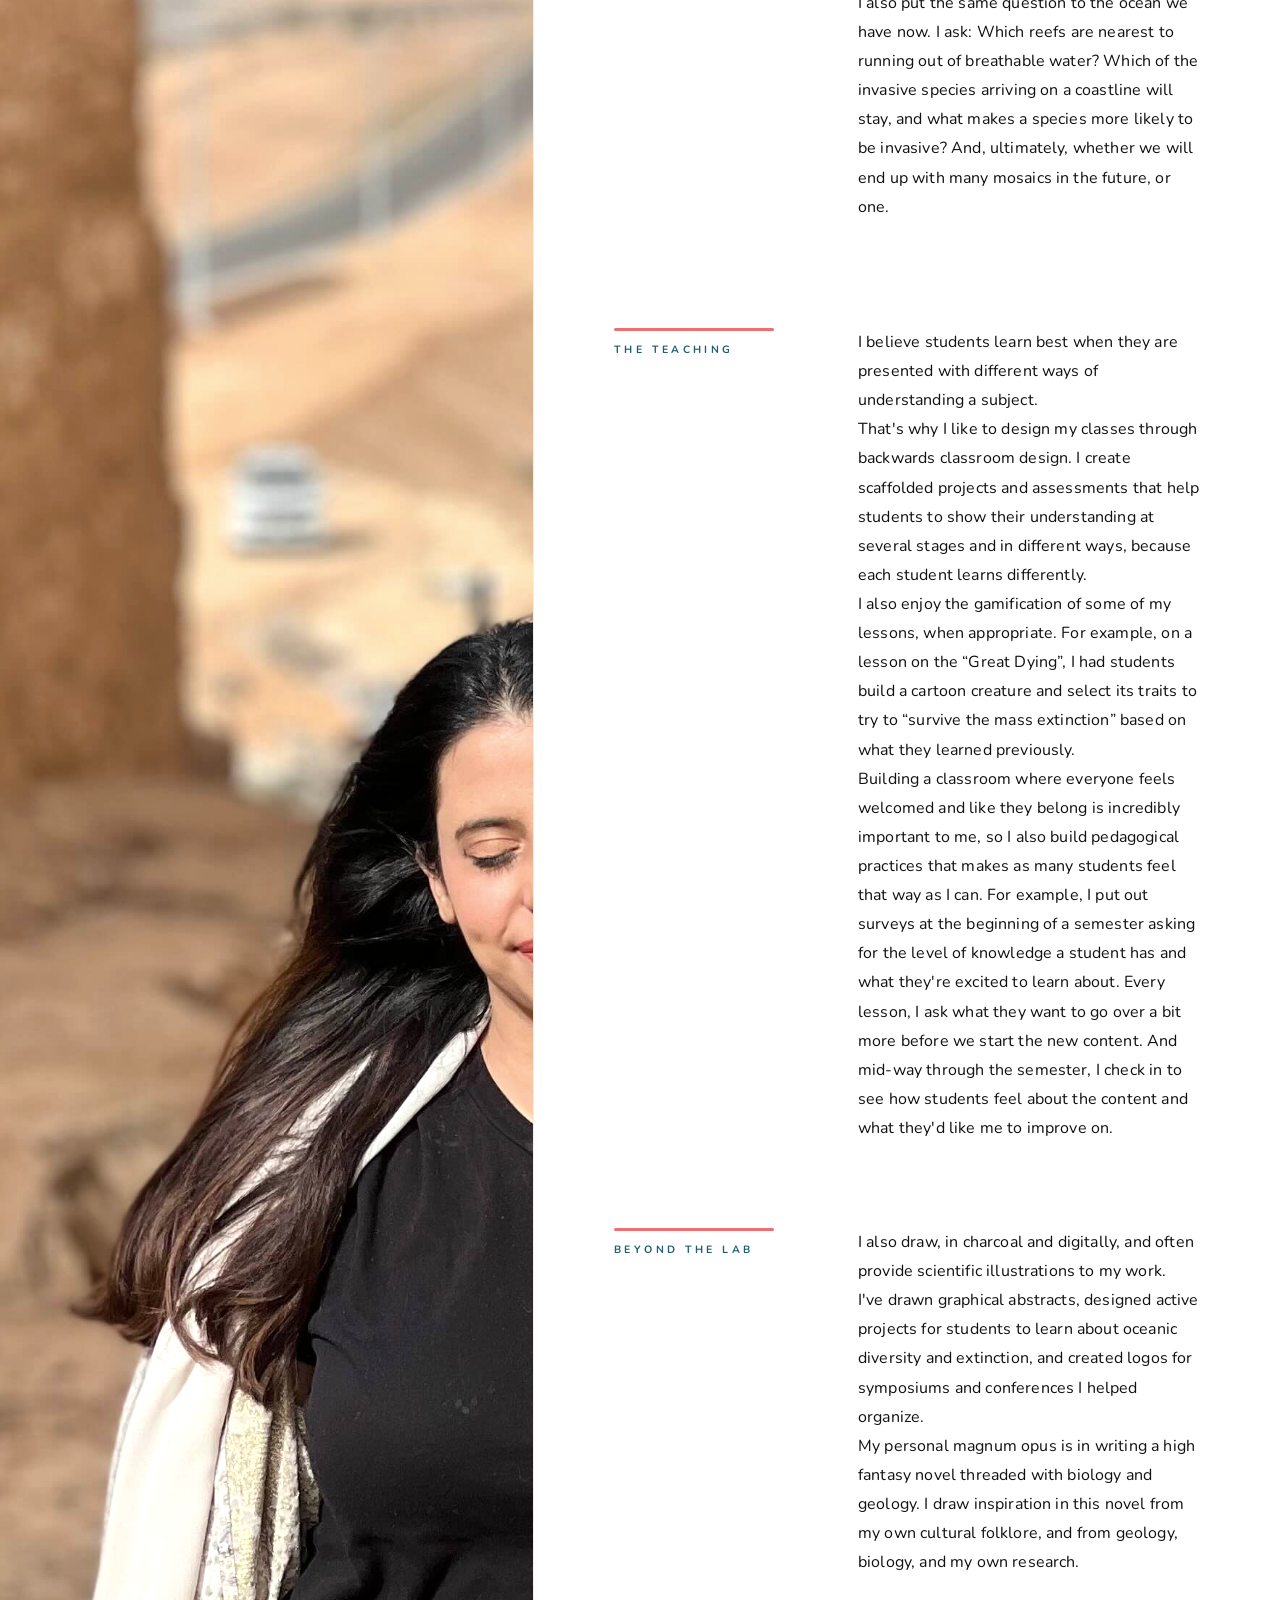
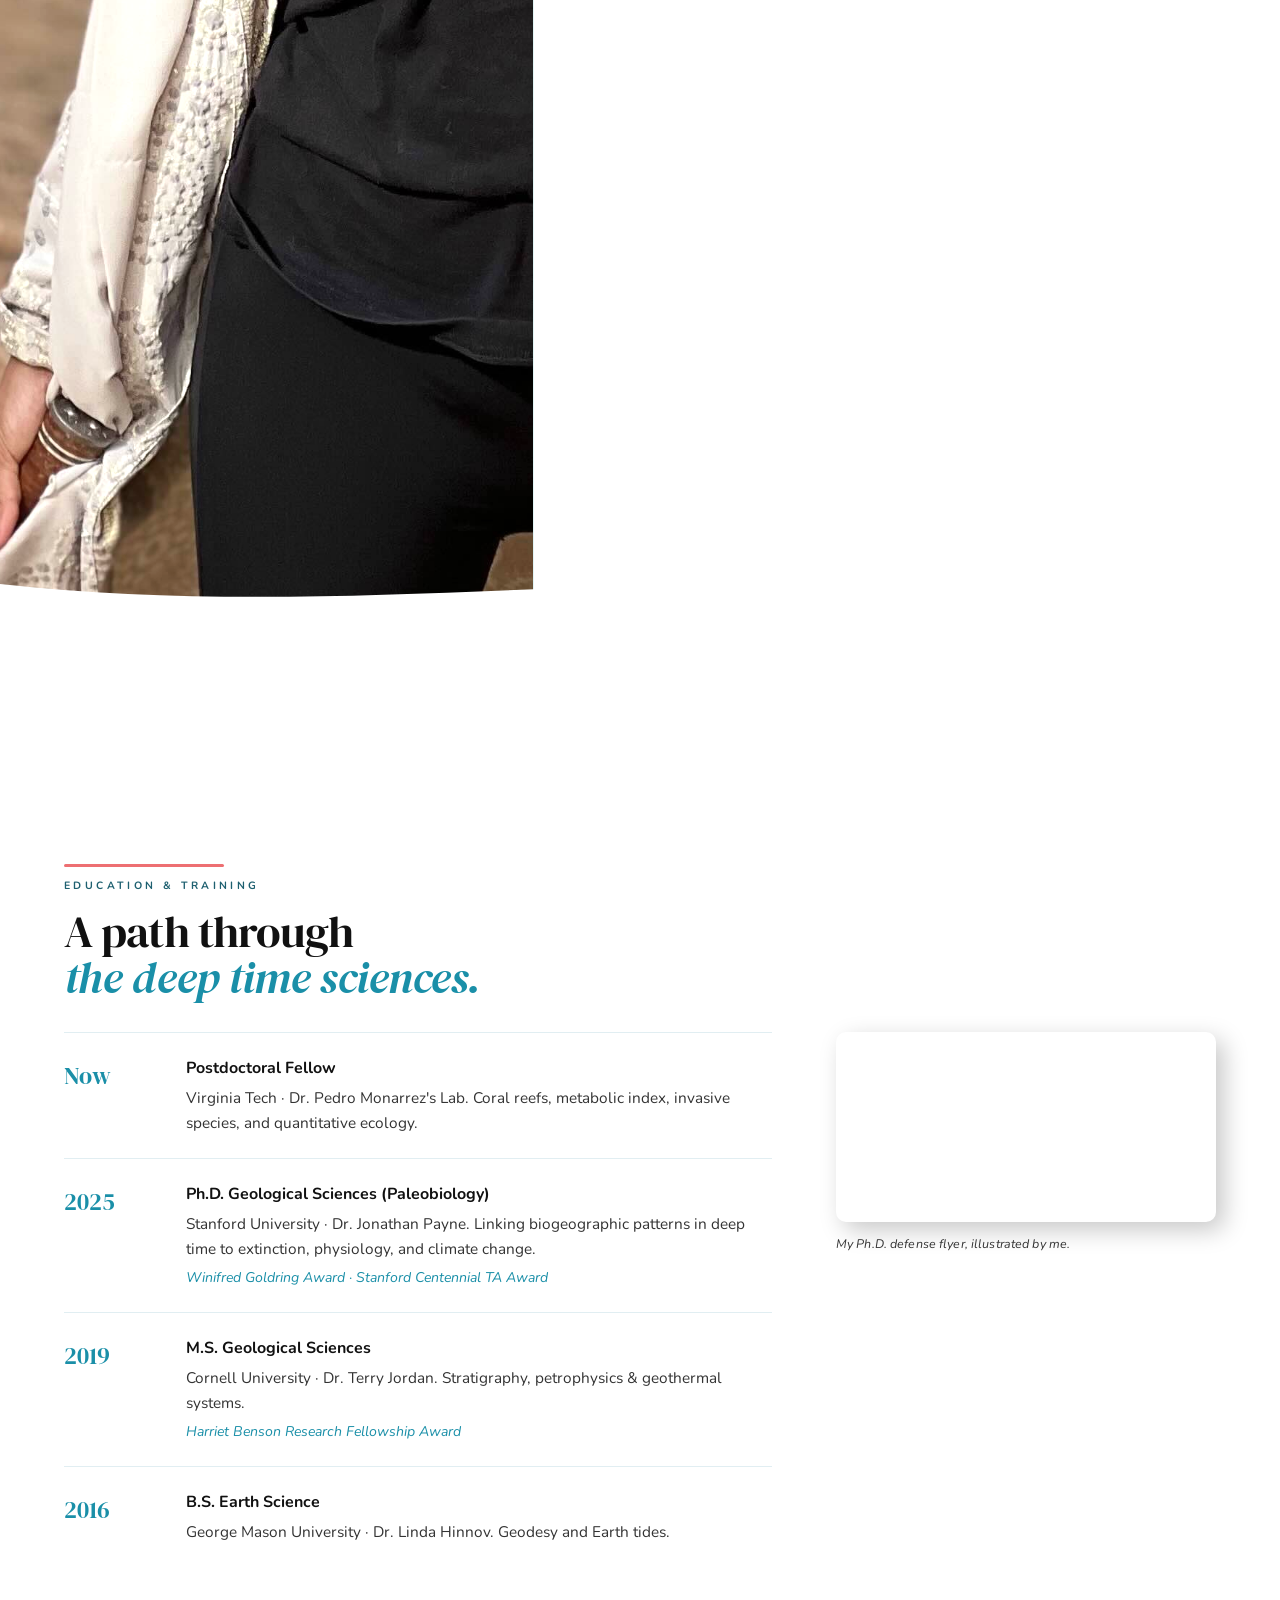
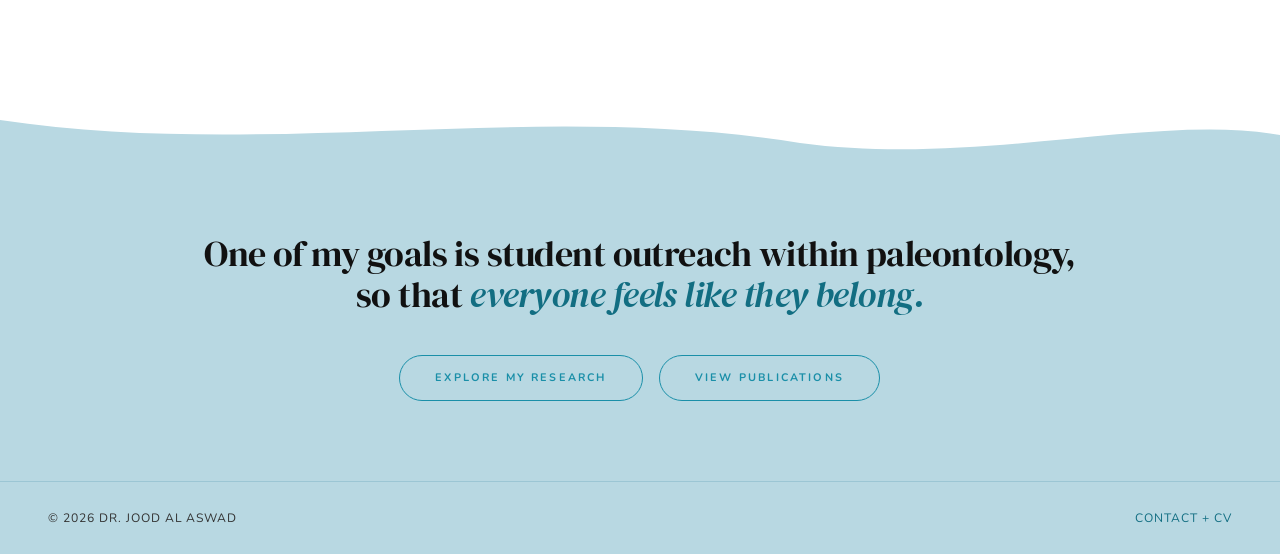
==== commit 8ee0594d: "Update index.html Refactor paragraphs for better readability and structure." ====
--- a/index.html
+++ b/index.html
@@ -84,10 +84,11 @@
       <h2 class="eyebrow sr d1">The Research</h2>
       <div class="sr d3 prose">
         <p>For most of life’s history the ocean was not one ocean but many, each sea with its own creatures.</p>
-        <p>Then the Siberian Traps erupted ~252 million years ago, and the water grew too warm to hold the oxygen its animals needed. That mass extinction, “the Great Dying”, was enormous in scale and intensity. But when things settled the ocean was not empty. It was alike. The same few survivors everywhere, all over the globe.</p>
-        <p>Not every catastrophe does this. A meteor took three quarters of all life ~66 million years ago and every sea still kept its own character.</p>
+        <p>Then the Siberian Traps erupted ~252 million years ago, and the water grew too warm to hold the oxygen its animals needed. That mass extinction, “the Great Dying”, was enormous in scale and intensity. But when things settled the ocean was not empty. </p> <p> It was alike. </p> 
+        <p>The same few survivors everywhere, all over the globe.</p>
+        <p><p></p>Not every catastrophe does this. A meteor took three quarters of all life ~66 million years ago and every sea still kept its own character.</p></p>
         <p>So when I rifle through the history of life, I find that it is not the size of the ruin that causes this “Great Dulling”. It takes warm water and mass death at once, in great intensity, worldwide.</p>
-        <p>I also put the same question to the ocean we have now. I ask: Which reefs are nearest to running out of breathable water? Which of the invasive species arriving on a coastline will stay, and what makes a species more likely to be invasive? And, ultimately, whether we will end up with many mosaics in the future, or one.</p>
+        <p><p>I also put the same question to the ocean we have now. I ask: Which reefs are nearest to running out of breathable water? Which of the invasive species arriving on a coastline will stay, and what makes a species more likely to be invasive? And, ultimately, whether we will end up with many mosaics in the future, or one.</p></p>
       </div>
     </section>
 
@@ -95,16 +96,17 @@
       <h2 class="eyebrow sr d1">The Teaching</h2>
       <div class="sr d3 prose">
         <p>I believe students learn best when they are presented with different ways of understanding a subject.</p>
-        <p>That's why I like to design my classes through <a href="https://www.cultofpedagogy.com/backward-design-basics/" target="_blank" rel="noopener noreferrer">backwards classroom design</a>. I create scaffolded projects and assessments that help students to show their understanding at several stages and in different ways, because each student learns differently.</p>
+        <p><p>That's why I like to design my classes through <a href="https://www.cultofpedagogy.com/backward-design-basics/" target="_blank" rel="noopener noreferrer">backwards classroom design</a>. I create scaffolded projects and assessments that help students to show their understanding at several stages and in different ways, because each student learns differently.</p></p>
         <p>I also enjoy the gamification of some of my lessons, when appropriate. For example, on a lesson on the “Great Dying”, I had students build a cartoon creature and select its traits to try to “survive the mass extinction” based on what they learned previously.</p>
-        <p>Building a classroom where everyone feels welcomed and like they belong is incredibly important to me, so I also build pedagogical practices that makes as many students feel that way as I can. For example, I put out surveys at the beginning of a semester asking for the level of knowledge a student has and what they're excited to learn about. Every lesson, I ask what they want to go over a bit more before we start the new content. And mid-way through the semester, I check in to see how students feel about the content and what they'd like me to improve on.</p>
+        <p><p>Building a classroom where everyone feels welcomed and like they belong is incredibly important to me, so I also build pedagogical practices that makes as many students feel that way as I can. For example, I put out surveys at the beginning of a semester asking for the level of knowledge a student has and what they're excited to learn about. Every lesson, I ask what they want to go over a bit more before we start the new content. And mid-way through the semester, I check in to see how students feel about the content and what they'd like me to improve on.</p></p>
       </div>
     </section>
 
     <section class="about-section">
       <h2 class="eyebrow sr d1">Beyond the Lab</h2>
       <div class="sr d3 prose">
-        <p>I also draw, in charcoal and digitally, and my personal magnum opus is in writing a high fantasy novel threaded with biology and geology. I draw inspiration in this novel from my own cultural folklore, and from geology, biology, and my own research.</p>
+        <p>I also draw, in charcoal and digitally, and often provide scientific illustrations to my work. <p> <p> I've drawn graphical abstracts, designed active projects for students to learn about oceanic diversity and extinction, and created logos for symposiums and conferences I helped organize. </p> 
+        <p> My personal magnum opus is in writing a high fantasy novel threaded with biology and geology. I draw inspiration in this novel from my own cultural folklore, and from geology, biology, and my own research.</p></p>
       </div>
     </section>
 
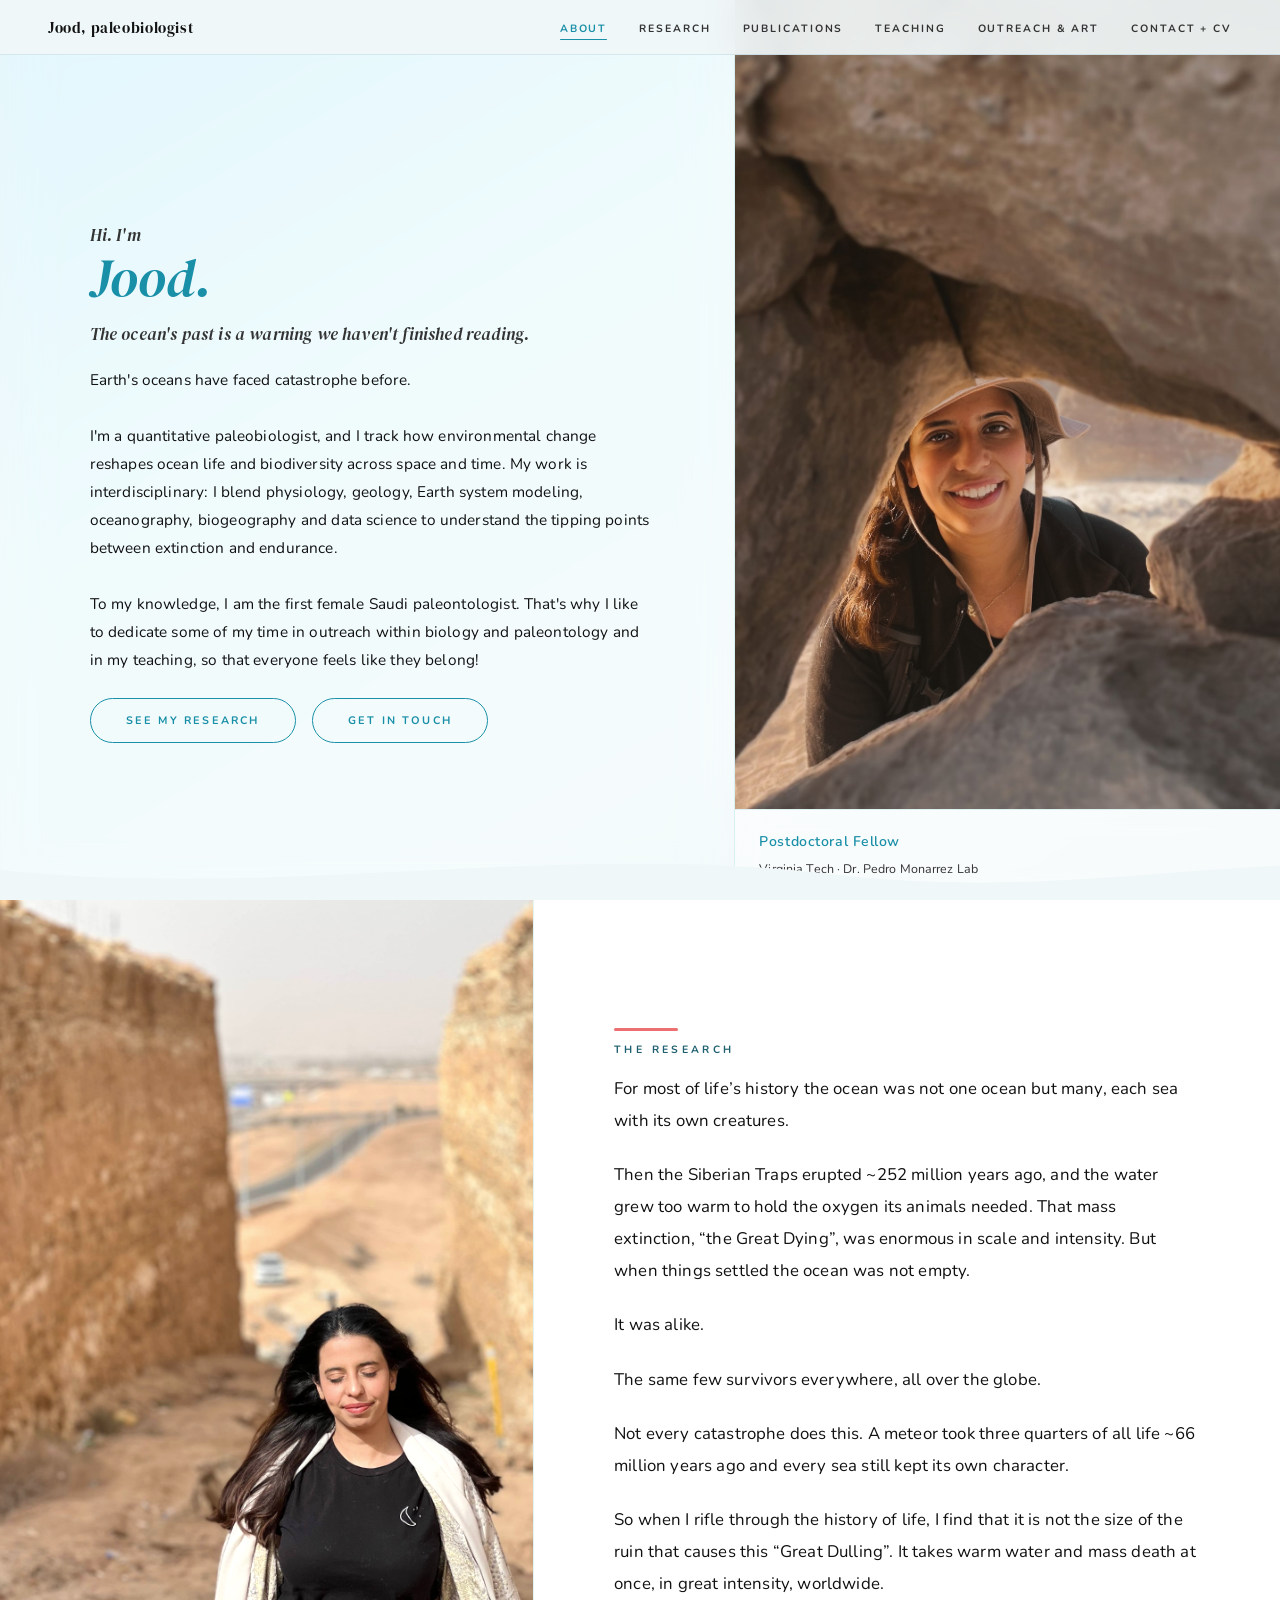
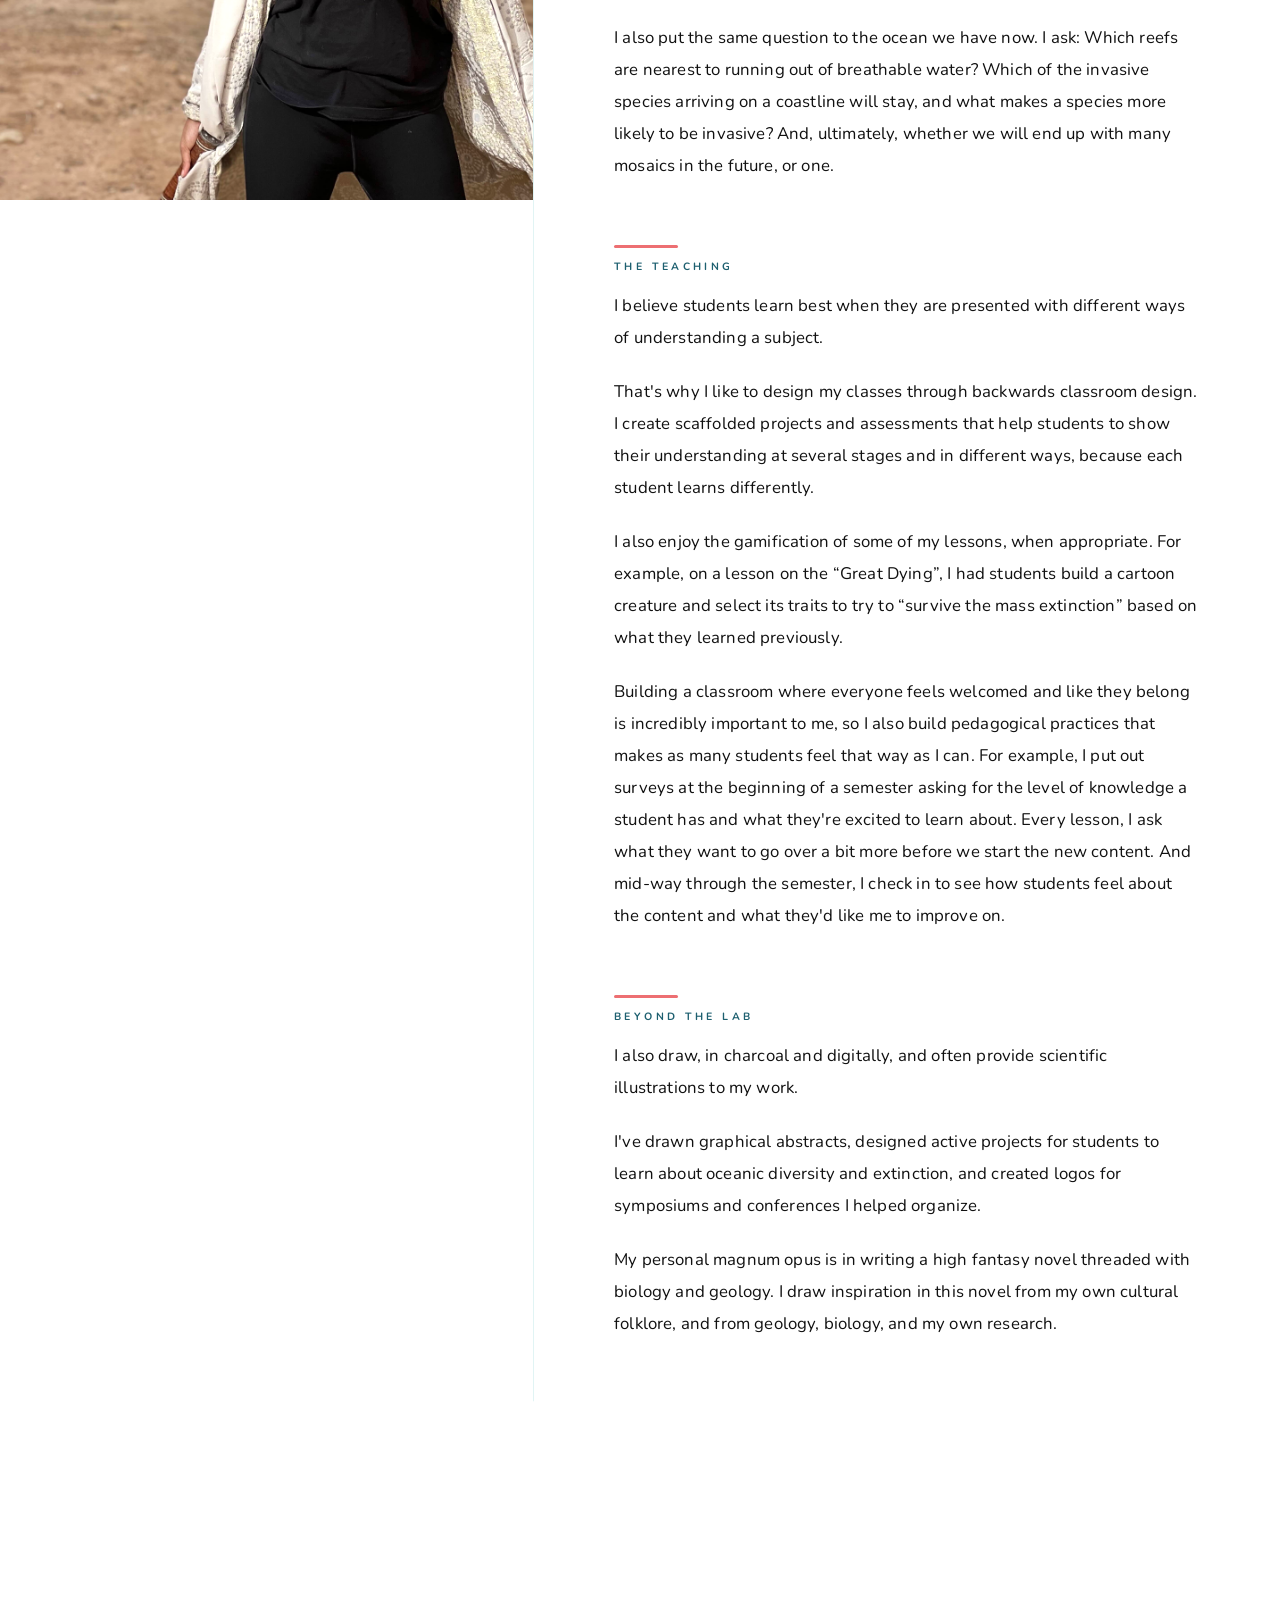
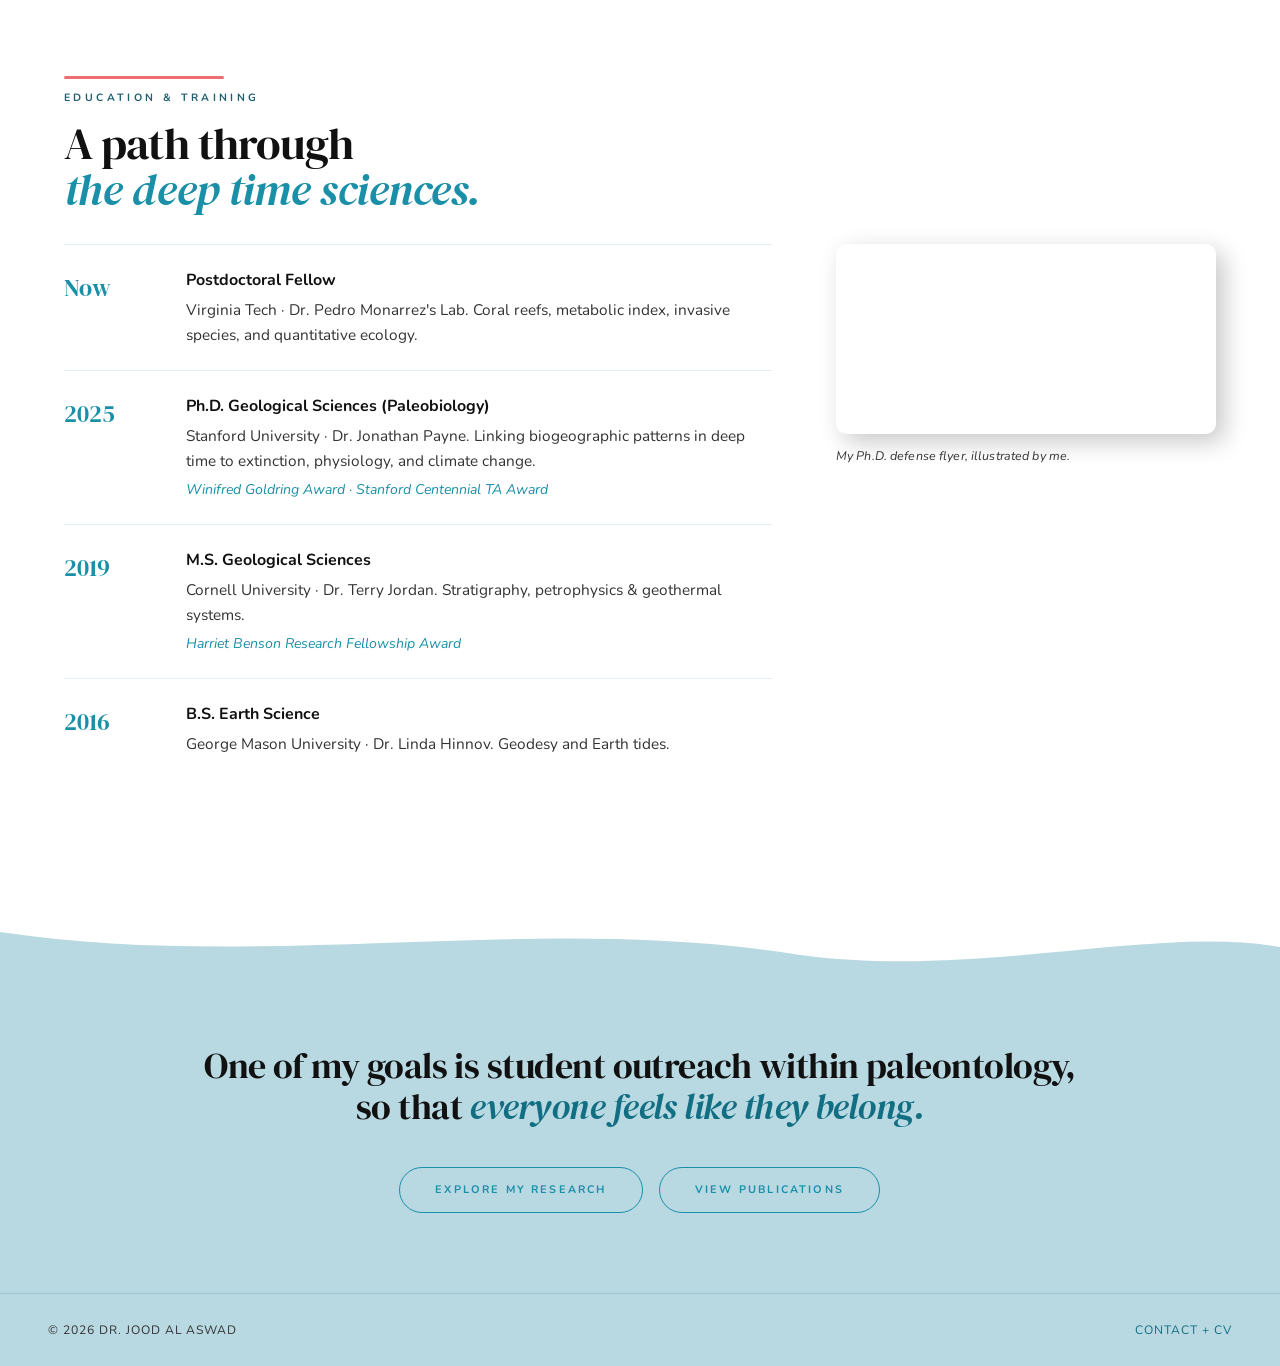
==== commit 172e0d28: "Add files via upload" ====
--- a/index.html
+++ b/index.html
@@ -6,6 +6,85 @@
 <title> Jood, paleobiologist </title>
 <link rel="stylesheet" href="site.css">
 <link rel="stylesheet" href="effects-patch.css">
+<script>document.documentElement.className += ' js';</script>
+<style>
+/* ---- ABOUT PANEL -------------------------------------------------
+   .about-section in site.css is the page-level two-column grid
+   (1fr 1.4fr, min-height 100vh). The content blocks inside the glass
+   panel use .about-block so they do not inherit that grid. */
+.about-block + .about-block { margin-top: 4rem; }
+.about-block .eyebrow::before { width: 4rem; }
+
+/* ---- READABILITY -------------------------------------------------
+   The global reset zeroes every margin, so paragraphs need their own
+   spacing. 66ch keeps the line length under ~75 characters. */
+.prose {
+  max-width: 66ch;
+  font-size: 1.05rem;
+}
+.prose p {
+  margin: 0 0 1.4rem;
+  line-height: 1.9;
+}
+.prose p:last-child { margin-bottom: 0; }
+
+/* ---- ABOUT PHOTO -------------------------------------------------
+   The text column is long, so a stretched portrait gets cropped to a
+   tall narrow slice. Pin it instead. position:sticky needs an
+   ancestor that is not overflow:hidden. */
+.about-section { overflow: visible; }
+.about-photo-col {
+  align-self: start;
+  position: sticky;
+  top: 0;
+  height: 100vh;
+}
+@media (max-width: 768px) {
+  .about-photo-col { position: static; height: 60vw; max-height: 380px; }
+}
+
+/* ---- NO-JAVASCRIPT SAFETY NET ------------------------------------
+   .sr and friends start at opacity:0 and are only revealed by
+   site.js. If that script is blocked or throws, the page renders
+   blank. The inline script above adds .js to <html>. */
+html:not(.js) .sr,
+html:not(.js) .section-reveal,
+html:not(.js) .neu-grid-2 .neu-card,
+html:not(.js) .neu-grid-3 .neu-card,
+html:not(.js) .pub-card,
+html:not(.js) .rw-inner,
+html:not(.js) .section-float {
+  opacity: 1 !important;
+  transform: none !important;
+}
+
+/* ---- REDUCED MOTION ----------------------------------------------
+   effects-patch.css covers .rw-inner, .section-float and the nav
+   underline only. These are the systems it misses. */
+@media (prefers-reduced-motion: reduce) {
+  html { scroll-behavior: auto; }
+  *, *::before, *::after {
+    animation-duration: 0.001ms !important;
+    animation-iteration-count: 1 !important;
+    transition-duration: 0.001ms !important;
+    transition-delay: 0s !important;
+  }
+  .sr,
+  .section-reveal,
+  .neu-grid-2 .neu-card,
+  .neu-grid-3 .neu-card,
+  .pub-card { opacity: 1 !important; transform: none !important; }
+  .fish { display: none !important; }
+  .bokeh-orb { animation: none !important; opacity: 0.85 !important; }
+  .about-photo-col:hover img,
+  .circle-photo:hover,
+  .circle-photo:hover img,
+  .photo-cell:hover,
+  .photo-cell:hover img,
+  .neu-card:hover,
+  .pub-card:hover { transform: none !important; }
+}
+</style>
 </head>
 <body>
 
@@ -39,7 +118,7 @@
 
   <div class="hero-inner">
     <p class="hero-hi">Hi. I'm</p>
-    <h1 class="hero-name"><em>Jood.</em> </p></h1>
+    <h1 class="hero-name"><em>Jood.</em></h1>
     <p class="hero-tagline">The ocean's past is a warning we haven't finished reading.</p>
     <p class="hero-vision">
       Earth's oceans have faced catastrophe before.<br><br>
@@ -80,33 +159,35 @@
 <div class="about-inner">
   <div class="neu-inner">
 
-    <section class="about-section">
+    <section class="about-block">
       <h2 class="eyebrow sr d1">The Research</h2>
       <div class="sr d3 prose">
         <p>For most of life’s history the ocean was not one ocean but many, each sea with its own creatures.</p>
-        <p>Then the Siberian Traps erupted ~252 million years ago, and the water grew too warm to hold the oxygen its animals needed. That mass extinction, “the Great Dying”, was enormous in scale and intensity. But when things settled the ocean was not empty. </p> <p> It was alike. </p> 
+        <p>Then the Siberian Traps erupted ~252 million years ago, and the water grew too warm to hold the oxygen its animals needed. That mass extinction, “the Great Dying”, was enormous in scale and intensity. But when things settled the ocean was not empty.</p>
+        <p>It was alike.</p>
         <p>The same few survivors everywhere, all over the globe.</p>
-        <p><p></p>Not every catastrophe does this. A meteor took three quarters of all life ~66 million years ago and every sea still kept its own character.</p></p>
+        <p>Not every catastrophe does this. A meteor took three quarters of all life ~66 million years ago and every sea still kept its own character.</p>
         <p>So when I rifle through the history of life, I find that it is not the size of the ruin that causes this “Great Dulling”. It takes warm water and mass death at once, in great intensity, worldwide.</p>
-        <p><p>I also put the same question to the ocean we have now. I ask: Which reefs are nearest to running out of breathable water? Which of the invasive species arriving on a coastline will stay, and what makes a species more likely to be invasive? And, ultimately, whether we will end up with many mosaics in the future, or one.</p></p>
+        <p>I also put the same question to the ocean we have now. I ask: Which reefs are nearest to running out of breathable water? Which of the invasive species arriving on a coastline will stay, and what makes a species more likely to be invasive? And, ultimately, whether we will end up with many mosaics in the future, or one.</p>
       </div>
     </section>
 
-    <section class="about-section">
+    <section class="about-block">
       <h2 class="eyebrow sr d1">The Teaching</h2>
       <div class="sr d3 prose">
         <p>I believe students learn best when they are presented with different ways of understanding a subject.</p>
-        <p><p>That's why I like to design my classes through <a href="https://www.cultofpedagogy.com/backward-design-basics/" target="_blank" rel="noopener noreferrer">backwards classroom design</a>. I create scaffolded projects and assessments that help students to show their understanding at several stages and in different ways, because each student learns differently.</p></p>
+        <p>That's why I like to design my classes through <a href="https://www.cultofpedagogy.com/backward-design-basics/" target="_blank" rel="noopener noreferrer">backwards classroom design</a>. I create scaffolded projects and assessments that help students to show their understanding at several stages and in different ways, because each student learns differently.</p>
         <p>I also enjoy the gamification of some of my lessons, when appropriate. For example, on a lesson on the “Great Dying”, I had students build a cartoon creature and select its traits to try to “survive the mass extinction” based on what they learned previously.</p>
-        <p><p>Building a classroom where everyone feels welcomed and like they belong is incredibly important to me, so I also build pedagogical practices that makes as many students feel that way as I can. For example, I put out surveys at the beginning of a semester asking for the level of knowledge a student has and what they're excited to learn about. Every lesson, I ask what they want to go over a bit more before we start the new content. And mid-way through the semester, I check in to see how students feel about the content and what they'd like me to improve on.</p></p>
+        <p>Building a classroom where everyone feels welcomed and like they belong is incredibly important to me, so I also build pedagogical practices that makes as many students feel that way as I can. For example, I put out surveys at the beginning of a semester asking for the level of knowledge a student has and what they're excited to learn about. Every lesson, I ask what they want to go over a bit more before we start the new content. And mid-way through the semester, I check in to see how students feel about the content and what they'd like me to improve on.</p>
       </div>
     </section>
 
-    <section class="about-section">
+    <section class="about-block">
       <h2 class="eyebrow sr d1">Beyond the Lab</h2>
       <div class="sr d3 prose">
-        <p>I also draw, in charcoal and digitally, and often provide scientific illustrations to my work. <p> <p> I've drawn graphical abstracts, designed active projects for students to learn about oceanic diversity and extinction, and created logos for symposiums and conferences I helped organize. </p> 
-        <p> My personal magnum opus is in writing a high fantasy novel threaded with biology and geology. I draw inspiration in this novel from my own cultural folklore, and from geology, biology, and my own research.</p></p>
+        <p>I also draw, in charcoal and digitally, and often provide scientific illustrations to my work.</p>
+        <p>I've drawn graphical abstracts, designed active projects for students to learn about oceanic diversity and extinction, and created logos for symposiums and conferences I helped organize.</p>
+        <p>My personal magnum opus is in writing a high fantasy novel threaded with biology and geology. I draw inspiration in this novel from my own cultural folklore, and from geology, biology, and my own research.</p>
       </div>
     </section>
 
